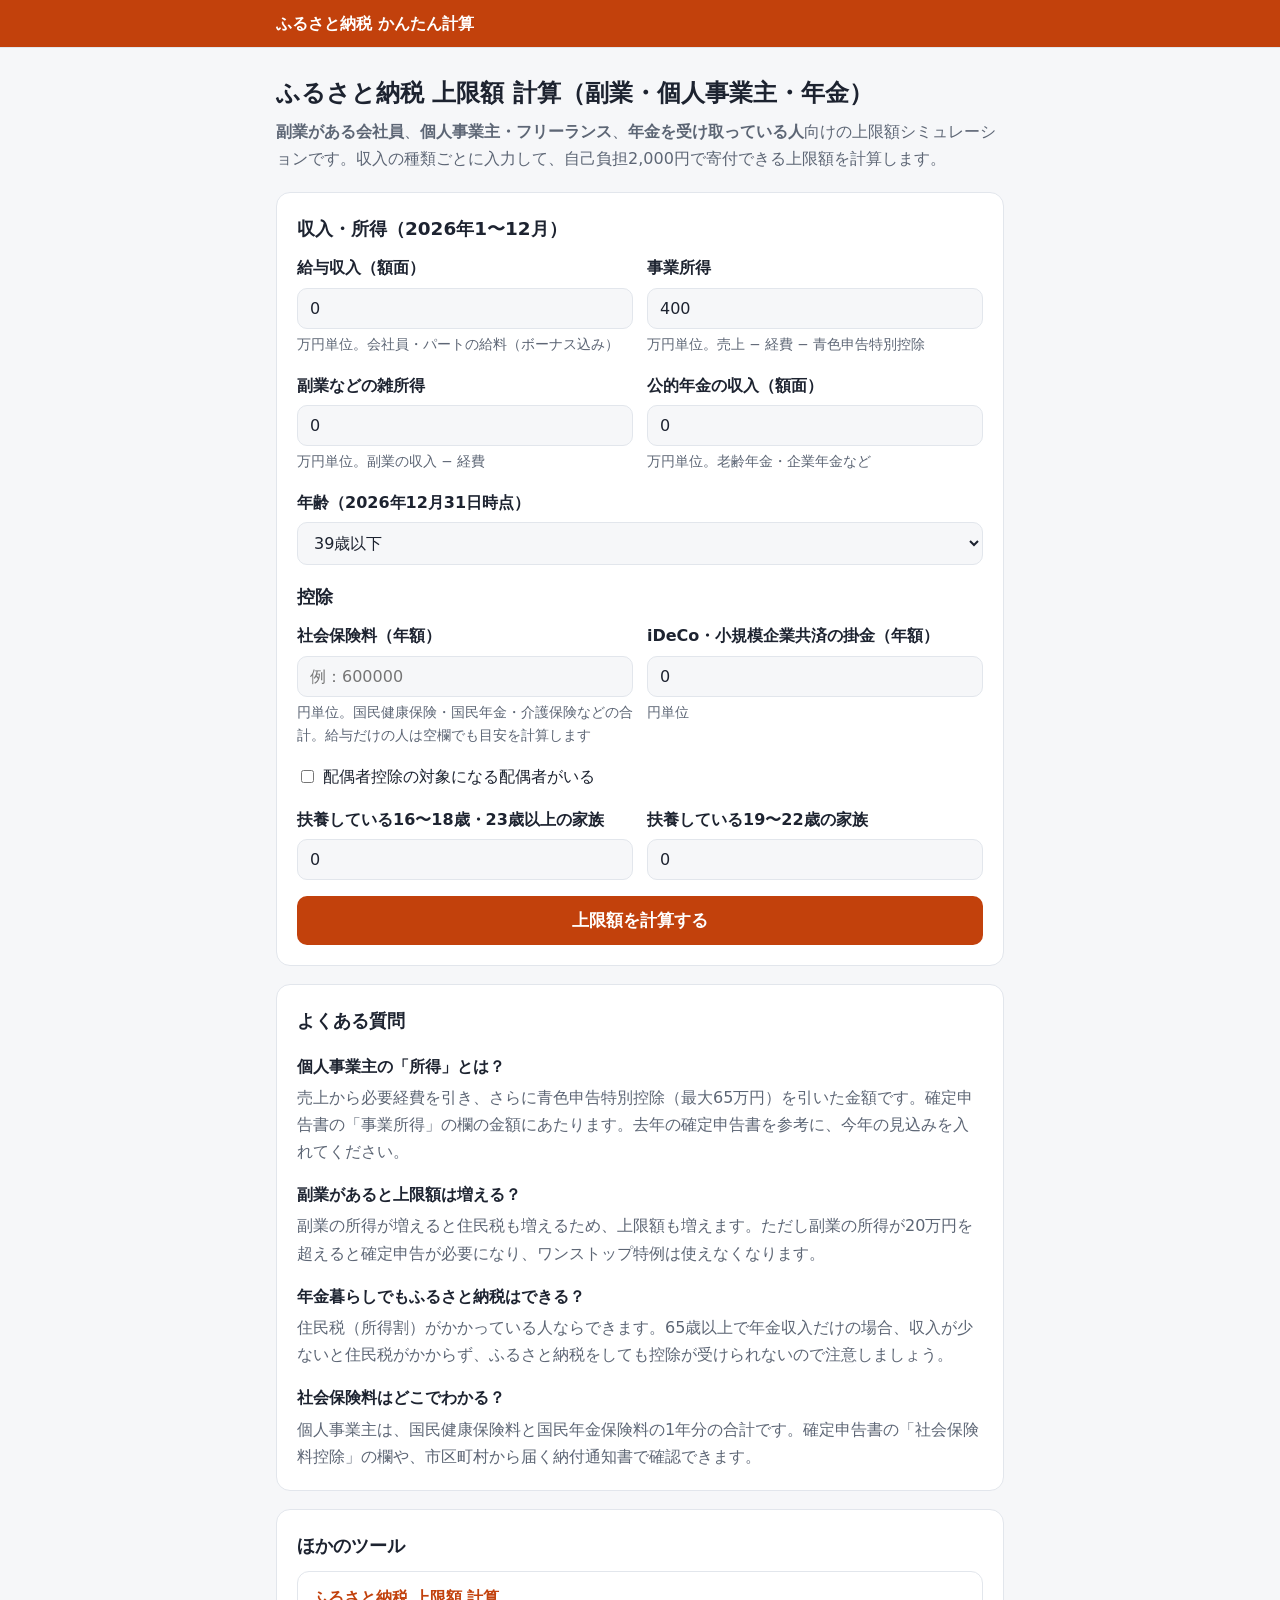
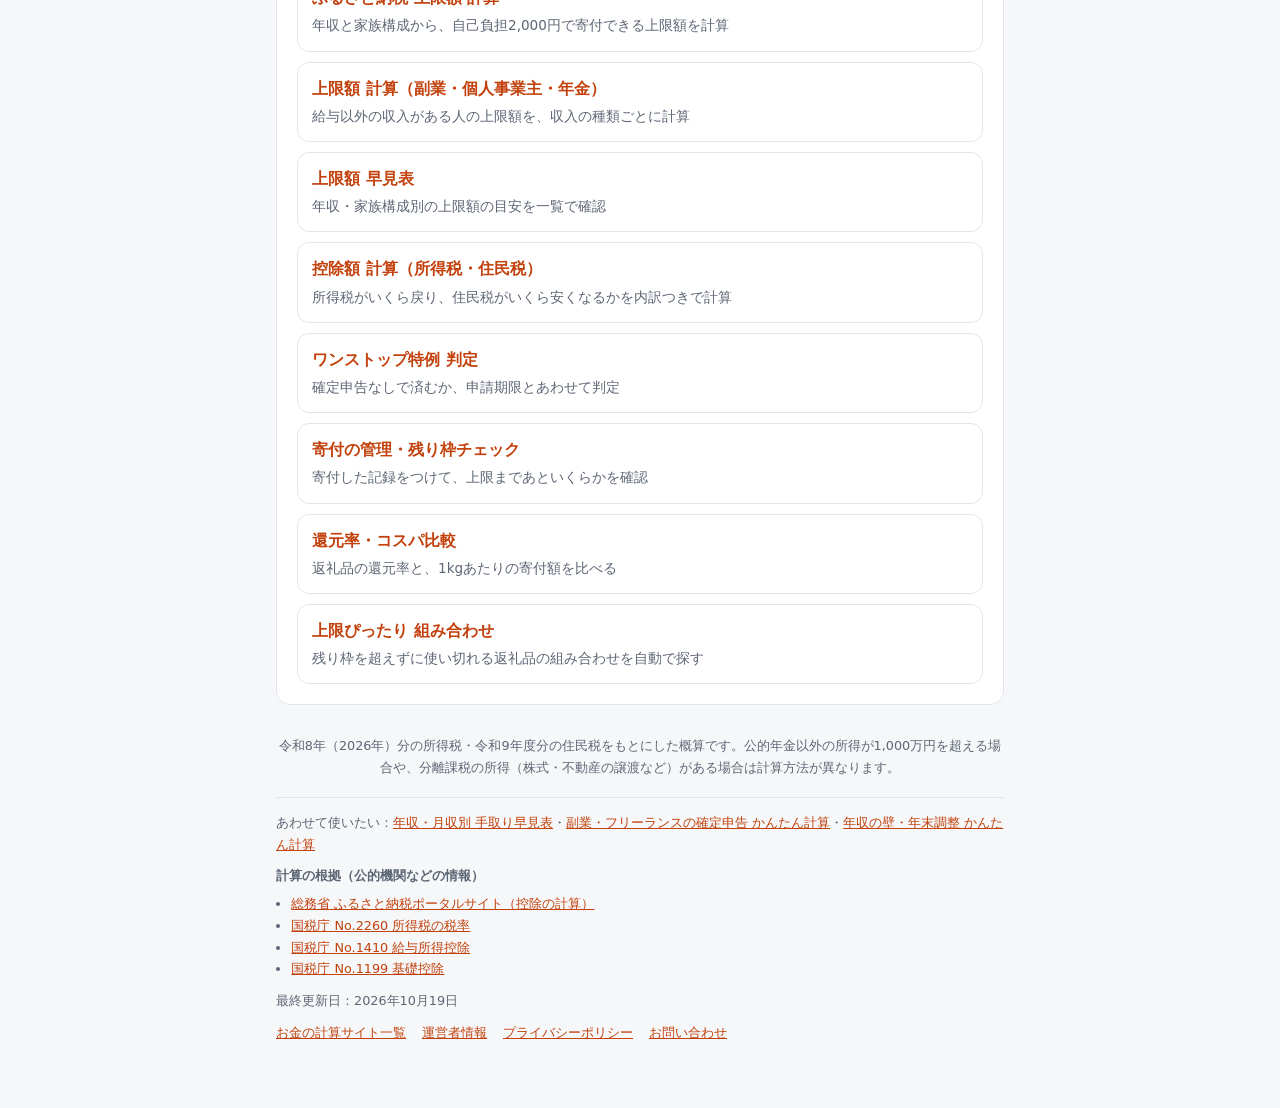
==== fukugyo/index.html @ 226b150b "空の広告枠を非表示にし、関連サイトへのリンクを追加 Co-Authored-By: Claude Opus 5.5 <noreply@anthropic.com>" ====
<!doctype html>
<html lang="ja">
<head>
<meta charset="utf-8">
<meta name="viewport" content="width=device-width, initial-scale=1">
<title>ふるさと納税 上限額 計算（副業・個人事業主・年金受給者）【2026年】</title>
<meta name="description" content="副業がある会社員、個人事業主・フリーランス、年金を受け取っている人向けのふるさと納税上限額シミュレーション。給与・事業所得・年金・雑所得を組み合わせて、自己負担2,000円で寄付できる上限額を計算します。">
<link rel="canonical" href="https://harryquad.github.io/furusato/fukugyo/">
<!--sw-head-->
<meta property="og:type" content="website">
<meta property="og:site_name" content="ふるさと納税 かんたん計算">
<meta property="og:title" content="ふるさと納税 上限額 計算（副業・個人事業主・年金受給者）【2026年】">
<meta property="og:description" content="副業がある会社員、個人事業主・フリーランス、年金を受け取っている人向けのふるさと納税上限額シミュレーション。給与・事業所得・年金・雑所得を組み合わせて、自己負担2,000円で寄付できる上限額を計算します。">
<meta property="og:url" content="https://harryquad.github.io/furusato/fukugyo/">
<meta property="og:locale" content="ja_JP">
<meta name="twitter:card" content="summary">
<link rel="icon" href="/favicon.ico" sizes="48x48">
<link rel="icon" href="/favicon.svg" type="image/svg+xml">
<!--/sw-head-->
<link rel="stylesheet" href="../assets/style.css">
</head>
<body>
<header class="site-header"><div><a href="/furusato/">ふるさと納税 かんたん計算</a></div></header>
<div class="wrap">
  <h1>ふるさと納税 上限額 計算（副業・個人事業主・年金）</h1>
  <p class="lead"><strong>副業がある会社員</strong>、<strong>個人事業主・フリーランス</strong>、<strong>年金を受け取っている人</strong>向けの上限額シミュレーションです。収入の種類ごとに入力して、自己負担2,000円で寄付できる上限額を計算します。</p>

  <div class="card">
    <h2>収入・所得（2026年1〜12月）</h2>
    <div class="row">
      <div class="field"><label for="salary">給与収入（額面）</label><input type="number" id="salary" min="0" value="0">
        <div class="hint">万円単位。会社員・パートの給料（ボーナス込み）</div></div>
      <div class="field"><label for="business">事業所得</label><input type="number" id="business" min="0" value="400">
        <div class="hint">万円単位。売上 − 経費 − 青色申告特別控除</div></div>
    </div>
    <div class="row">
      <div class="field"><label for="other">副業などの雑所得</label><input type="number" id="other" min="0" value="0">
        <div class="hint">万円単位。副業の収入 − 経費</div></div>
      <div class="field"><label for="pension">公的年金の収入（額面）</label><input type="number" id="pension" min="0" value="0">
        <div class="hint">万円単位。老齢年金・企業年金など</div></div>
    </div>
    <div class="field" id="ageField">
      <label for="age">年齢（2026年12月31日時点）</label>
      <select id="age">
        <option value="u40">39歳以下</option>
        <option value="40">40〜64歳</option>
        <option value="65">65歳以上</option>
      </select>
    </div>
    <h2 style="margin-top:8px">控除</h2>
    <div class="row">
      <div class="field"><label for="social">社会保険料（年額）</label><input type="number" id="social" min="0" placeholder="例：600000">
        <div class="hint">円単位。国民健康保険・国民年金・介護保険などの合計。給与だけの人は空欄でも目安を計算します</div></div>
      <div class="field"><label for="ideco">iDeCo・小規模企業共済の掛金（年額）</label><input type="number" id="ideco" min="0" value="0">
        <div class="hint">円単位</div></div>
    </div>
    <div class="field">
      <div class="checks"><label><input type="checkbox" id="spouse">配偶者控除の対象になる配偶者がいる</label></div>
    </div>
    <div class="row">
      <div class="field"><label for="general">扶養している16〜18歳・23歳以上の家族</label><input type="number" id="general" min="0" max="10" value="0"></div>
      <div class="field"><label for="tokutei">扶養している19〜22歳の家族</label><input type="number" id="tokutei" min="0" max="10" value="0"></div>
    </div>
    <button id="calc">上限額を計算する</button>
  </div>

  <div class="card" id="result" hidden></div>

  <div class="ad">広告スペース</div>

  <div class="card faq">
    <h2>よくある質問</h2>
    <h3>個人事業主の「所得」とは？</h3>
    <p>売上から必要経費を引き、さらに青色申告特別控除（最大65万円）を引いた金額です。確定申告書の「事業所得」の欄の金額にあたります。去年の確定申告書を参考に、今年の見込みを入れてください。</p>
    <h3>副業があると上限額は増える？</h3>
    <p>副業の所得が増えると住民税も増えるため、上限額も増えます。ただし副業の所得が20万円を超えると確定申告が必要になり、ワンストップ特例は使えなくなります。</p>
    <h3>年金暮らしでもふるさと納税はできる？</h3>
    <p>住民税（所得割）がかかっている人ならできます。65歳以上で年金収入だけの場合、収入が少ないと住民税がかからず、ふるさと納税をしても控除が受けられないので注意しましょう。</p>
    <h3>社会保険料はどこでわかる？</h3>
    <p>個人事業主は、国民健康保険料と国民年金保険料の1年分の合計です。確定申告書の「社会保険料控除」の欄や、市区町村から届く納付通知書で確認できます。</p>
  </div>

  <div class="card" id="related"></div>

  <footer>令和8年（2026年）分の所得税・令和9年度分の住民税をもとにした概算です。公的年金以外の所得が1,000万円を超える場合や、分離課税の所得（株式・不動産の譲渡など）がある場合は計算方法が異なります。</footer>
<!--sw-foot-->
<div style="font-size:.8rem;color:var(--muted);margin-top:18px;border-top:1px solid var(--line);padding-top:14px"><p style="margin:0 0 10px">あわせて使いたい：<a href="/nenshu/">年収・月収別 手取り早見表</a>・<a href="/kakutei/">副業・フリーランスの確定申告 かんたん計算</a>・<a href="/nenmatsu/">年収の壁・年末調整 かんたん計算</a></p><p style="margin:0 0 6px;font-weight:600">計算の根拠（公的機関などの情報）</p><ul style="margin:0 0 10px;padding-left:1.2em"><li><a href="https://www.soumu.go.jp/main_sosiki/jichi_zeisei/czaisei/czaisei_seido/furusato/mechanism/deduction.html" target="_blank" rel="noopener">総務省 ふるさと納税ポータルサイト（控除の計算）</a></li><li><a href="https://www.nta.go.jp/taxes/shiraberu/taxanswer/shotoku/2260.htm" target="_blank" rel="noopener">国税庁 No.2260 所得税の税率</a></li><li><a href="https://www.nta.go.jp/taxes/shiraberu/taxanswer/shotoku/1410.htm" target="_blank" rel="noopener">国税庁 No.1410 給与所得控除</a></li><li><a href="https://www.nta.go.jp/taxes/shiraberu/taxanswer/shotoku/1199.htm" target="_blank" rel="noopener">国税庁 No.1199 基礎控除</a></li></ul><p style="margin:0 0 10px">最終更新日：2026年10月19日</p><nav style="display:flex;flex-wrap:wrap;gap:6px 16px"><a href="/sites/">お金の計算サイト一覧</a><a href="/about/">運営者情報</a><a href="/privacy/">プライバシーポリシー</a><a href="/contact/">お問い合わせ</a></nav></div>
<!--/sw-foot-->
</div>

<script src="../assets/site.js"></script>
<script src="../assets/furusato.js"></script>
<script>
const num = id => Math.max(0, Number(document.getElementById(id).value) || 0);
function calc() {
  const out = document.getElementById("result");
  out.hidden = false;
  const man = id => num(id) * 10000;
  const salary = man("salary"), business = man("business"), other = man("other"), pension = man("pension");
  const age = document.getElementById("age").value;
  if (!salary && !business && !other && !pension) { out.innerHTML = '<p class="err">収入・所得を入力してください。</p>'; return; }
  const socialIn = num("social");
  const needSocial = !socialIn && (business || other || pension);
  const r = furusatoLimitDetail({
    salary, business, other, pension, over65: age === "65", over40: age !== "u40",
    spouse: document.getElementById("spouse").checked,
    general: Math.floor(num("general")), tokutei: Math.floor(num("tokutei")),
    social: socialIn, ideco: num("ideco"),
  });
  if (!r.limit) {
    out.innerHTML = '<p class="err">この条件では住民税（所得割）がかからないため、ふるさと納税をしても税金は戻りません。</p>' +
      (needSocial ? '<p class="note">社会保険料を入力していない場合、実際より多めに計算されています。</p>' : "");
    return;
  }
  const safe = Math.floor(r.limit * 0.9 / 1000) * 1000;
  // 確定申告が必要になる代表的なケース（給与と年金の両方がある場合などは判定ツールで確認してもらう）
  const mustFile = business > 0 || other > 200000 || salary > 20000000 || pension > 4000000;
  const unsure = !mustFile && salary > 0 && pension > 0;
  out.innerHTML = `
    <div class="big">
      <div class="stat good"><div class="k">寄付の上限額（目安）</div><div class="v">${yen(r.limit)}</div></div>
      <div class="stat"><div class="k">余裕をもった目安（9割）</div><div class="v">${yen(safe)}</div></div>
      <div class="stat"><div class="k">控除の受け方</div><div class="v">${mustFile ? "確定申告" : unsure ? "要確認" : "ワンストップ特例も可"}</div></div>
    </div>
    ${needSocial ? '<p class="err">社会保険料が未入力のため、社会保険料0円として計算しています。国民健康保険・国民年金などを払っている場合は入力してください（入力すると上限額は下がります）。</p>' : ""}
    <table class="info">
      <tr><td>合計所得金額（所得税）</td><td class="num">${yen(r.incomeIT)}</td></tr>
      <tr><td>社会保険料</td><td class="num">${yen(r.social)}</td></tr>
      <tr><td>所得税の課税所得</td><td class="num">${yen(r.taxableIT)}</td></tr>
      <tr><td>所得税率</td><td class="num">${Math.round(r.rate * 100)}%</td></tr>
      <tr><td>住民税（所得割）</td><td class="num">${yen(r.shotokuwari)}</td></tr>
    </table>
    ${mustFile ? '<p class="note">事業所得や20万円を超える副業所得などがあるため、確定申告が必要です。ふるさと納税も確定申告で「寄附金控除」として申告します（ワンストップ特例は使えません）。</p>' : ""}
    ${unsure ? '<p class="note">給与と年金の両方がある場合、所得の額によって確定申告が必要かどうかが変わります → <a href="/furusato/onestop/">ワンストップ特例の判定</a></p>' : ""}
    <p class="note">寄付したら → <a href="/furusato/kanri/">寄付の管理・残り枠チェック</a></p>`;
  try { localStorage.setItem("furusato-limit", String(r.limit)); } catch {}
  out.scrollIntoView({ behavior: "smooth", block: "start" });
}
document.getElementById("calc").addEventListener("click", calc);
</script>
</body>
</html>
---- assets/style.css ----
:root{
  --bg:#f6f7f9;--card:#fff;--text:#1d2330;--muted:#5d6675;--line:#e2e6ec;
  --accent:#c2410c;--accent-soft:#fff1e8;--on-accent:#fff;--good:#16a34a;--good-soft:#dcfce7;
  --warn:#b45309;--warn-soft:#fef3c7;--off:#9aa3b2;--err:#dc2626;
}
@media (prefers-color-scheme: dark){
  :root{
    --bg:#0f1218;--card:#181c24;--text:#e7eaf0;--muted:#9aa3b2;--line:#2a303c;
    --accent:#fb923c;--accent-soft:#3a2413;--on-accent:#1d130a;--good:#4ade80;--good-soft:#12301f;
    --warn:#fbbf24;--warn-soft:#3a2e12;--off:#5d6675;--err:#f87171;
  }
}
*{box-sizing:border-box}
body{margin:0;background:var(--bg);color:var(--text);font-family:system-ui,-apple-system,"Hiragino Sans","Yu Gothic UI",sans-serif;line-height:1.7}
a{color:var(--accent)}
.site-header{background:var(--accent);border-bottom:1px solid var(--line)}
.site-header div{max-width:760px;margin:0 auto;padding:10px 16px}
.site-header a{font-weight:700;text-decoration:none;color:var(--on-accent)}
.wrap{max-width:760px;margin:0 auto;padding:24px 16px 64px}
h1{font-size:1.5rem;margin:.2em 0 .3em;line-height:1.4}
h2{font-size:1.15rem;margin:0 0 10px}
.lead{color:var(--muted);margin:0 0 20px}
.card{background:var(--card);border:1px solid var(--line);border-radius:14px;padding:20px;margin-bottom:18px}
label{display:block;font-weight:600;margin-bottom:6px}
.field{margin-bottom:16px}
input[type=date],input[type=number],input[type=text],select,textarea{width:100%;padding:10px 12px;font-size:1rem;border:1px solid var(--line);border-radius:10px;background:var(--bg);color:var(--text);font-family:inherit}
.row{display:grid;grid-template-columns:1fr 1fr;gap:14px}
@media (max-width:520px){.row{grid-template-columns:1fr}}
.checks{display:flex;flex-wrap:wrap;gap:8px 18px}
.checks label{font-weight:400;display:flex;align-items:center;gap:6px;margin:0}
.hint{font-size:.85rem;color:var(--muted);margin-top:4px}
button{width:100%;padding:13px;font-size:1.05rem;font-weight:700;border:0;border-radius:10px;background:var(--accent);color:var(--on-accent);cursor:pointer;font-family:inherit}
button:hover{filter:brightness(1.08)}
button.sub{background:var(--accent-soft);color:var(--accent)}
.big{display:grid;grid-template-columns:repeat(3,1fr);gap:10px;margin-bottom:14px}
@media (max-width:520px){.big{grid-template-columns:1fr}}
.stat{border-radius:12px;padding:14px;background:var(--bg)}
.stat .k{font-size:.8rem;color:var(--muted)}
.stat .v{font-size:1.25rem;font-weight:700}
.stat.warn .v{color:var(--warn)} .stat.good .v{color:var(--good)}
.err{color:var(--err);font-weight:600}
table.info{width:100%;border-collapse:collapse;font-size:.95rem}
table.info td,table.info th{padding:8px 4px;border-bottom:1px solid var(--line);vertical-align:top;text-align:left}
table.info th{color:var(--muted);font-weight:500;font-size:.85rem}
table.info td:first-child{color:var(--muted)}
table.info td.num,table.info th.num{text-align:right;font-variant-numeric:tabular-nums}
.note{font-size:.85rem;color:var(--muted);background:var(--bg);border-radius:10px;padding:10px 12px;margin-top:12px}
.ad{display:none}
.ad.on{display:block;border:1px solid var(--line);border-radius:12px;padding:14px;margin-bottom:18px;background:var(--card)}
.faq h3{font-size:1rem;margin:16px 0 4px}
.faq p{margin:0;color:var(--muted)}
.tools{list-style:none;margin:0;padding:0;display:grid;gap:10px}
.tools a{display:block;padding:12px 14px;border:1px solid var(--line);border-radius:12px;text-decoration:none;color:var(--text);background:var(--card)}
.tools a:hover{border-color:var(--accent)}
.tools b{display:block;color:var(--accent)}
.tools span{font-size:.85rem;color:var(--muted)}
footer{font-size:.8rem;color:var(--muted);text-align:center;margin-top:30px}
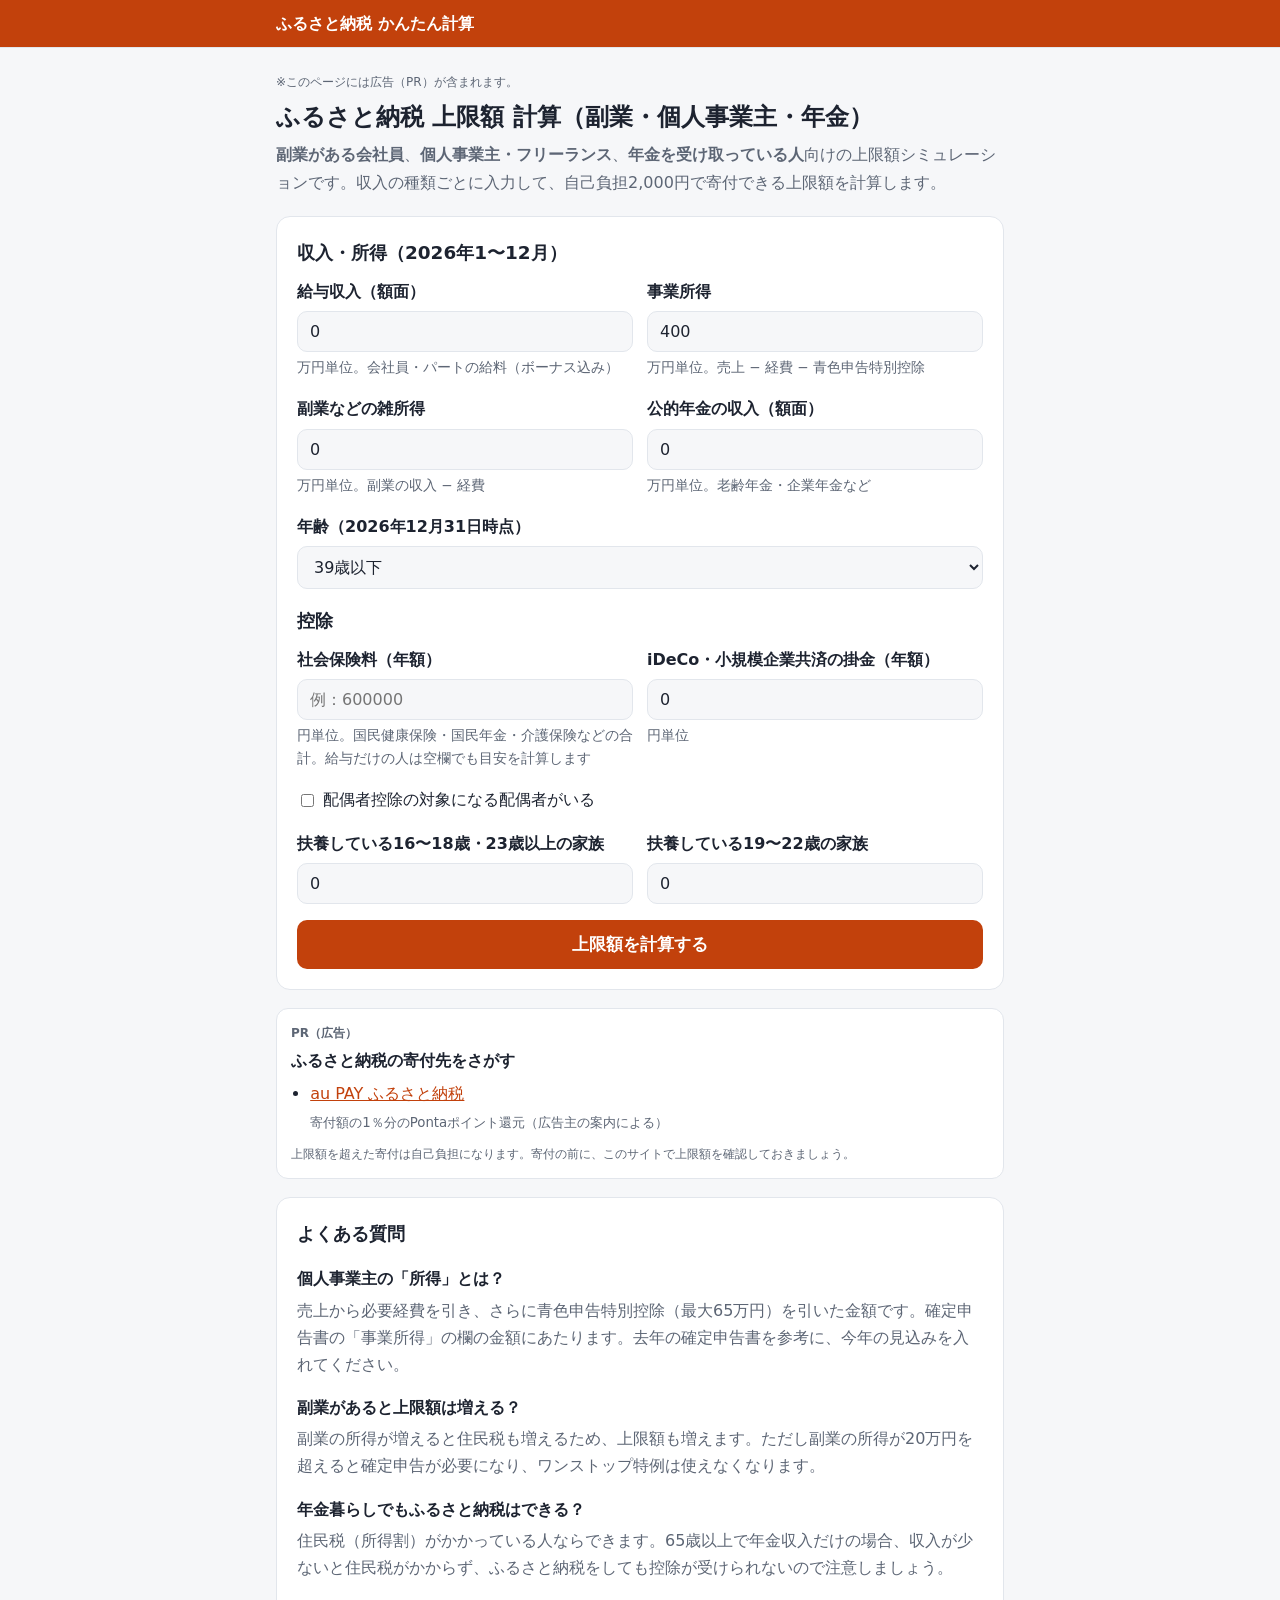
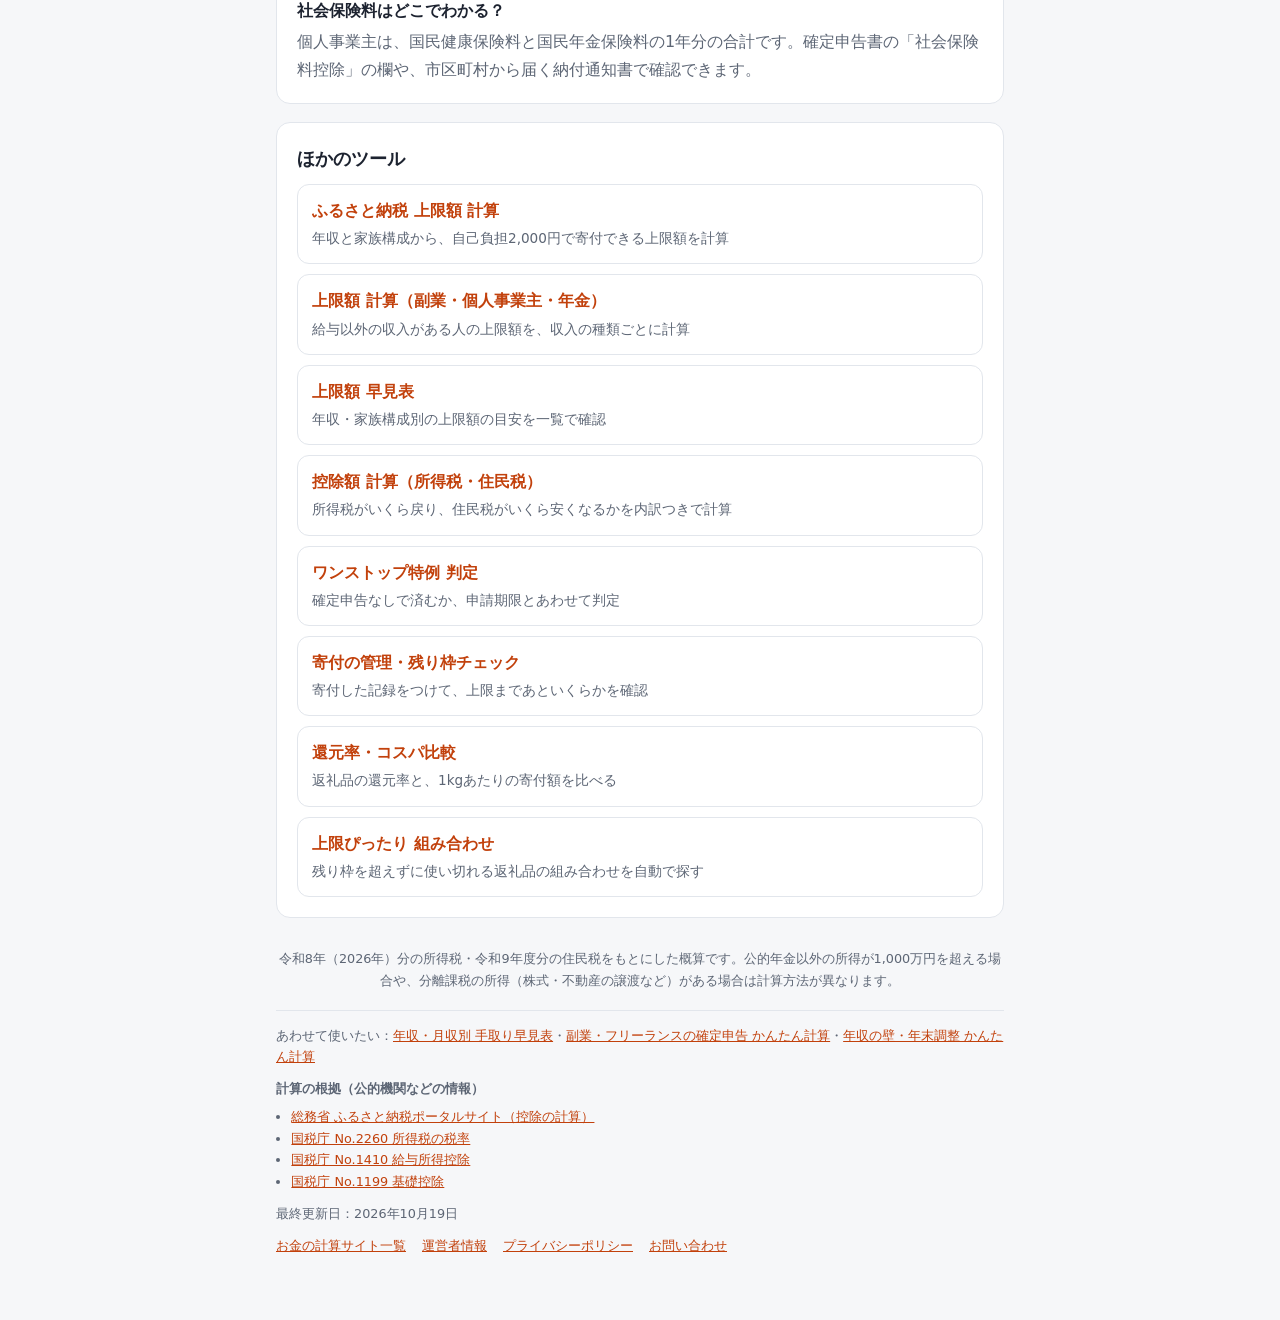
==== commit 22eeec74: "提携済みの広告（PR表示つき）を掲載 Co-Authored-By: Claude Opus 5.5 <noreply@anthropic.com>" ====
--- a/fukugyo/index.html
+++ b/fukugyo/index.html
@@ -5,13 +5,13 @@
 <meta name="viewport" content="width=device-width, initial-scale=1">
 <title>ふるさと納税 上限額 計算（副業・個人事業主・年金受給者）【2026年】</title>
 <meta name="description" content="副業がある会社員、個人事業主・フリーランス、年金を受け取っている人向けのふるさと納税上限額シミュレーション。給与・事業所得・年金・雑所得を組み合わせて、自己負担2,000円で寄付できる上限額を計算します。">
-<link rel="canonical" href="https://harryquad.github.io/furusato/fukugyo/">
+<link rel="canonical" href="https://okanenokeisan.com/furusato/fukugyo/">
 <!--sw-head-->
 <meta property="og:type" content="website">
 <meta property="og:site_name" content="ふるさと納税 かんたん計算">
 <meta property="og:title" content="ふるさと納税 上限額 計算（副業・個人事業主・年金受給者）【2026年】">
 <meta property="og:description" content="副業がある会社員、個人事業主・フリーランス、年金を受け取っている人向けのふるさと納税上限額シミュレーション。給与・事業所得・年金・雑所得を組み合わせて、自己負担2,000円で寄付できる上限額を計算します。">
-<meta property="og:url" content="https://harryquad.github.io/furusato/fukugyo/">
+<meta property="og:url" content="https://okanenokeisan.com/furusato/fukugyo/">
 <meta property="og:locale" content="ja_JP">
 <meta name="twitter:card" content="summary">
 <link rel="icon" href="/favicon.ico" sizes="48x48">
@@ -22,6 +22,7 @@
 <body>
 <header class="site-header"><div><a href="/furusato/">ふるさと納税 かんたん計算</a></div></header>
 <div class="wrap">
+<!--sw-pr--><p class="pr-note" style="font-size:.75rem;color:var(--muted);margin:0 0 8px">※このページには広告（PR）が含まれます。</p><!--/sw-pr-->
   <h1>ふるさと納税 上限額 計算（副業・個人事業主・年金）</h1>
   <p class="lead"><strong>副業がある会社員</strong>、<strong>個人事業主・フリーランス</strong>、<strong>年金を受け取っている人</strong>向けの上限額シミュレーションです。収入の種類ごとに入力して、自己負担2,000円で寄付できる上限額を計算します。</p>
 
@@ -66,7 +67,7 @@
 
   <div class="card" id="result" hidden></div>
 
-  <div class="ad">広告スペース</div>
+  <!--sw-ad--><div class="ad on"><p style="margin:0 0 4px;font-size:.75rem;color:var(--muted);font-weight:700">PR（広告）</p><p style="margin:0 0 6px;font-weight:700">ふるさと納税の寄付先をさがす</p><ul style="margin:0;padding-left:1.2em"><li style="margin:4px 0"><a href="https://px.a8.net/svt/ejp?a8mat=4BEK9C+CAYIUQ+54OC+5YJRM" rel="nofollow sponsored">au PAY ふるさと納税</a><img border="0" width="1" height="1" src="https://www10.a8.net/0.gif?a8mat=4BEK9C+CAYIUQ+54OC+5YJRM" alt=""><br><small style="color:var(--muted)">寄付額の1％分のPontaポイント還元（広告主の案内による）</small></li></ul><p style="margin:8px 0 0;font-size:.78rem;color:var(--muted)">上限額を超えた寄付は自己負担になります。寄付の前に、このサイトで上限額を確認しておきましょう。</p></div><!--/sw-ad-->
 
   <div class="card faq">
     <h2>よくある質問</h2>
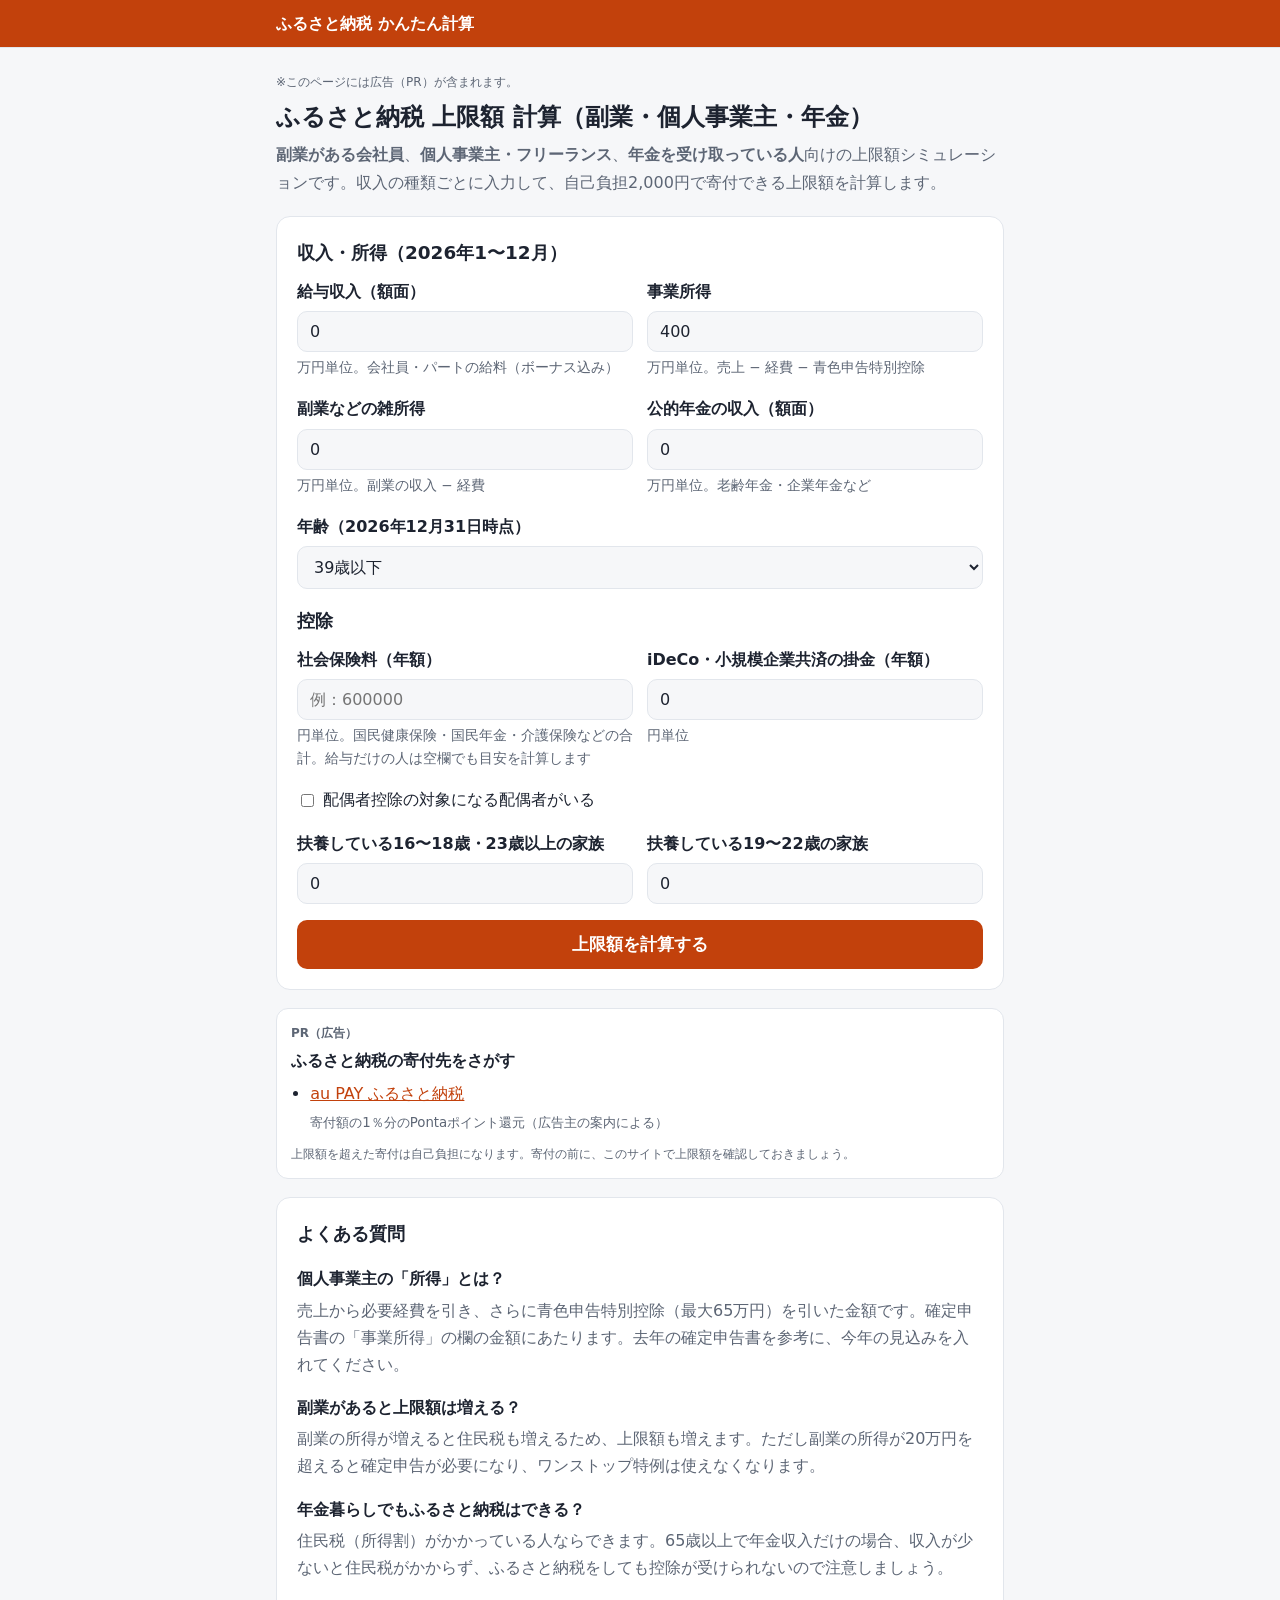
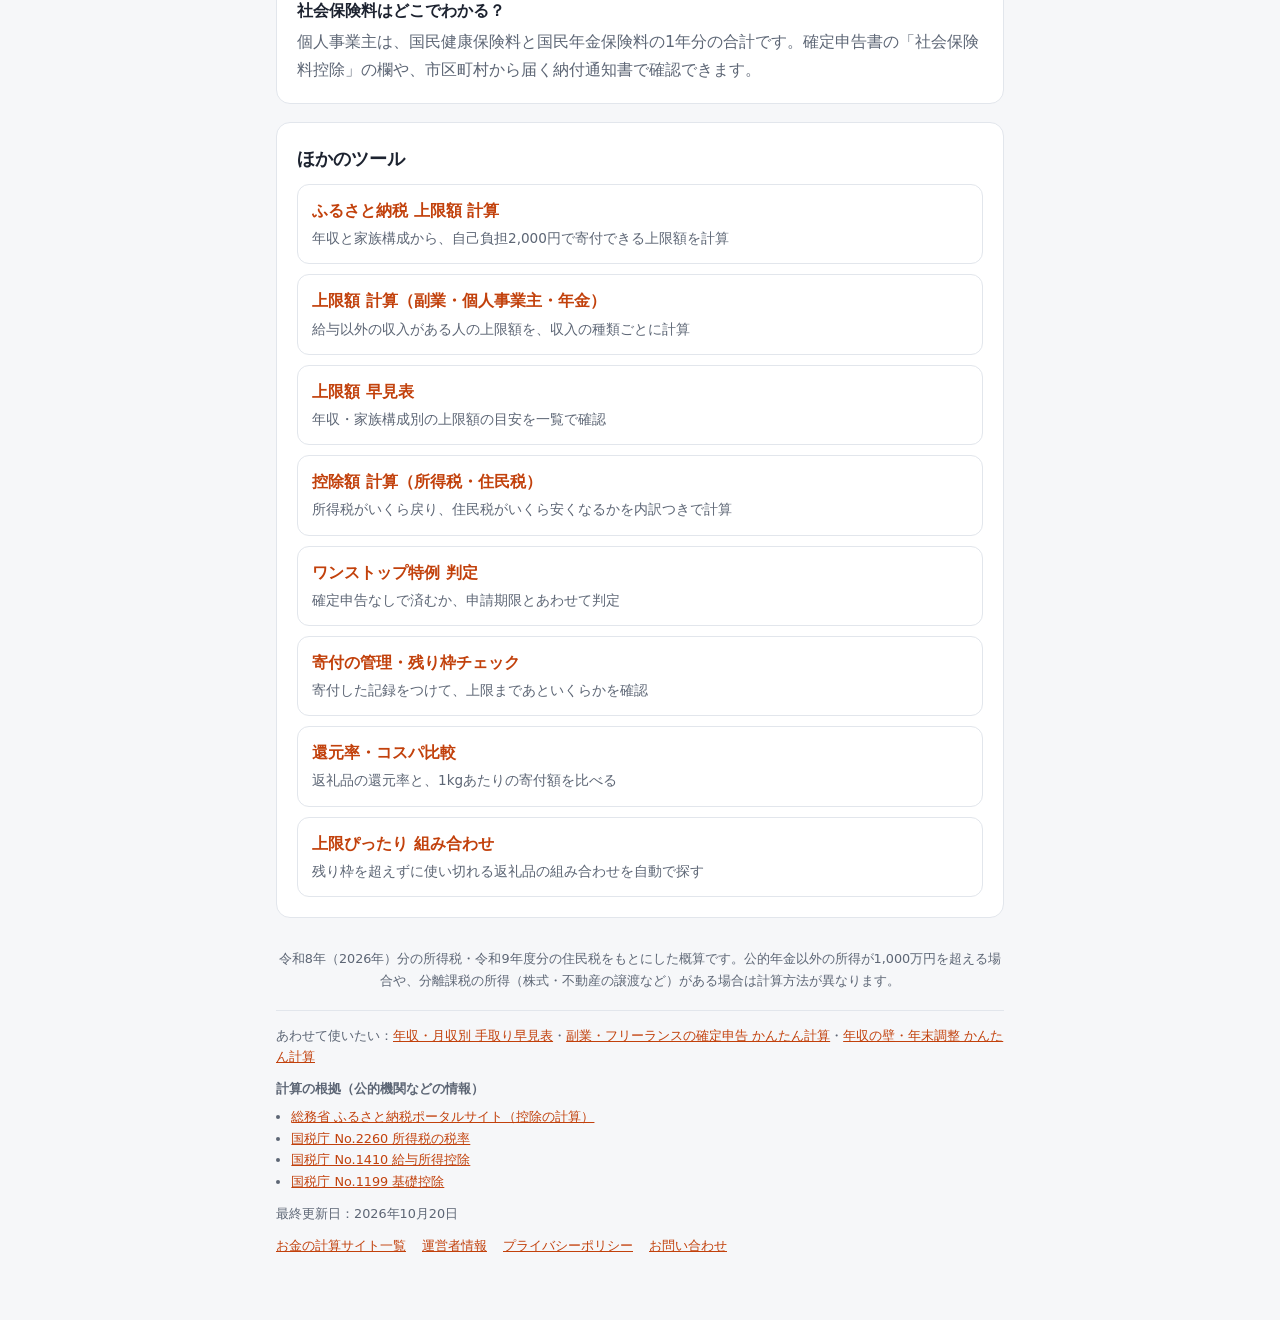
==== commit 506c80ee: "Googleアナリティクス（GA4）を導入し、プライバシーポリシーを更新 Co-Authored-By: Claude Opus 5.5 <noreply@anthropic.com>" ====
--- a/fukugyo/index.html
+++ b/fukugyo/index.html
@@ -16,6 +16,8 @@
 <meta name="twitter:card" content="summary">
 <link rel="icon" href="/favicon.ico" sizes="48x48">
 <link rel="icon" href="/favicon.svg" type="image/svg+xml">
+<script async src="https://www.googletagmanager.com/gtag/js?id=G-CTGWFB173X"></script>
+<script>window.dataLayer=window.dataLayer||[];function gtag(){dataLayer.push(arguments);}gtag('js',new Date());gtag('config','G-CTGWFB173X');</script>
 <!--/sw-head-->
 <link rel="stylesheet" href="../assets/style.css">
 </head>
@@ -67,7 +69,7 @@
 
   <div class="card" id="result" hidden></div>
 
-  <!--sw-ad--><div class="ad on"><p style="margin:0 0 4px;font-size:.75rem;color:var(--muted);font-weight:700">PR（広告）</p><p style="margin:0 0 6px;font-weight:700">ふるさと納税の寄付先をさがす</p><ul style="margin:0;padding-left:1.2em"><li style="margin:4px 0"><a href="https://px.a8.net/svt/ejp?a8mat=4BEK9C+CAYIUQ+54OC+5YJRM" rel="nofollow sponsored">au PAY ふるさと納税</a><img border="0" width="1" height="1" src="https://www10.a8.net/0.gif?a8mat=4BEK9C+CAYIUQ+54OC+5YJRM" alt=""><br><small style="color:var(--muted)">寄付額の1％分のPontaポイント還元（広告主の案内による）</small></li></ul><p style="margin:8px 0 0;font-size:.78rem;color:var(--muted)">上限額を超えた寄付は自己負担になります。寄付の前に、このサイトで上限額を確認しておきましょう。</p></div><!--/sw-ad-->
+  <!--sw-ad--><div class="ad on"><p style="margin:0 0 4px;font-size:.75rem;color:var(--muted);font-weight:700">PR（広告）</p><p style="margin:0 0 6px;font-weight:700">ふるさと納税の寄付先をさがす</p><ul style="margin:0;padding-left:1.2em"><li style="margin:4px 0"><a href="https://px.a8.net/svt/ejp?a8mat=4BEK9C+CAYIUQ+54OC+5YJRM&id1=furusato&id2=fukugyo" rel="nofollow sponsored">au PAY ふるさと納税</a><img border="0" width="1" height="1" src="https://www10.a8.net/0.gif?a8mat=4BEK9C+CAYIUQ+54OC+5YJRM" alt=""><br><small style="color:var(--muted)">寄付額の1％分のPontaポイント還元（広告主の案内による）</small></li></ul><p style="margin:8px 0 0;font-size:.78rem;color:var(--muted)">上限額を超えた寄付は自己負担になります。寄付の前に、このサイトで上限額を確認しておきましょう。</p></div><!--/sw-ad-->
 
   <div class="card faq">
     <h2>よくある質問</h2>
@@ -85,7 +87,7 @@
 
   <footer>令和8年（2026年）分の所得税・令和9年度分の住民税をもとにした概算です。公的年金以外の所得が1,000万円を超える場合や、分離課税の所得（株式・不動産の譲渡など）がある場合は計算方法が異なります。</footer>
 <!--sw-foot-->
-<div style="font-size:.8rem;color:var(--muted);margin-top:18px;border-top:1px solid var(--line);padding-top:14px"><p style="margin:0 0 10px">あわせて使いたい：<a href="/nenshu/">年収・月収別 手取り早見表</a>・<a href="/kakutei/">副業・フリーランスの確定申告 かんたん計算</a>・<a href="/nenmatsu/">年収の壁・年末調整 かんたん計算</a></p><p style="margin:0 0 6px;font-weight:600">計算の根拠（公的機関などの情報）</p><ul style="margin:0 0 10px;padding-left:1.2em"><li><a href="https://www.soumu.go.jp/main_sosiki/jichi_zeisei/czaisei/czaisei_seido/furusato/mechanism/deduction.html" target="_blank" rel="noopener">総務省 ふるさと納税ポータルサイト（控除の計算）</a></li><li><a href="https://www.nta.go.jp/taxes/shiraberu/taxanswer/shotoku/2260.htm" target="_blank" rel="noopener">国税庁 No.2260 所得税の税率</a></li><li><a href="https://www.nta.go.jp/taxes/shiraberu/taxanswer/shotoku/1410.htm" target="_blank" rel="noopener">国税庁 No.1410 給与所得控除</a></li><li><a href="https://www.nta.go.jp/taxes/shiraberu/taxanswer/shotoku/1199.htm" target="_blank" rel="noopener">国税庁 No.1199 基礎控除</a></li></ul><p style="margin:0 0 10px">最終更新日：2026年10月19日</p><nav style="display:flex;flex-wrap:wrap;gap:6px 16px"><a href="/sites/">お金の計算サイト一覧</a><a href="/about/">運営者情報</a><a href="/privacy/">プライバシーポリシー</a><a href="/contact/">お問い合わせ</a></nav></div>
+<div style="font-size:.8rem;color:var(--muted);margin-top:18px;border-top:1px solid var(--line);padding-top:14px"><p style="margin:0 0 10px">あわせて使いたい：<a href="/nenshu/">年収・月収別 手取り早見表</a>・<a href="/kakutei/">副業・フリーランスの確定申告 かんたん計算</a>・<a href="/nenmatsu/">年収の壁・年末調整 かんたん計算</a></p><p style="margin:0 0 6px;font-weight:600">計算の根拠（公的機関などの情報）</p><ul style="margin:0 0 10px;padding-left:1.2em"><li><a href="https://www.soumu.go.jp/main_sosiki/jichi_zeisei/czaisei/czaisei_seido/furusato/mechanism/deduction.html" target="_blank" rel="noopener">総務省 ふるさと納税ポータルサイト（控除の計算）</a></li><li><a href="https://www.nta.go.jp/taxes/shiraberu/taxanswer/shotoku/2260.htm" target="_blank" rel="noopener">国税庁 No.2260 所得税の税率</a></li><li><a href="https://www.nta.go.jp/taxes/shiraberu/taxanswer/shotoku/1410.htm" target="_blank" rel="noopener">国税庁 No.1410 給与所得控除</a></li><li><a href="https://www.nta.go.jp/taxes/shiraberu/taxanswer/shotoku/1199.htm" target="_blank" rel="noopener">国税庁 No.1199 基礎控除</a></li></ul><p style="margin:0 0 10px">最終更新日：2026年10月20日</p><nav style="display:flex;flex-wrap:wrap;gap:6px 16px"><a href="/sites/">お金の計算サイト一覧</a><a href="/about/">運営者情報</a><a href="/privacy/">プライバシーポリシー</a><a href="/contact/">お問い合わせ</a></nav></div>
 <!--/sw-foot-->
 </div>
 
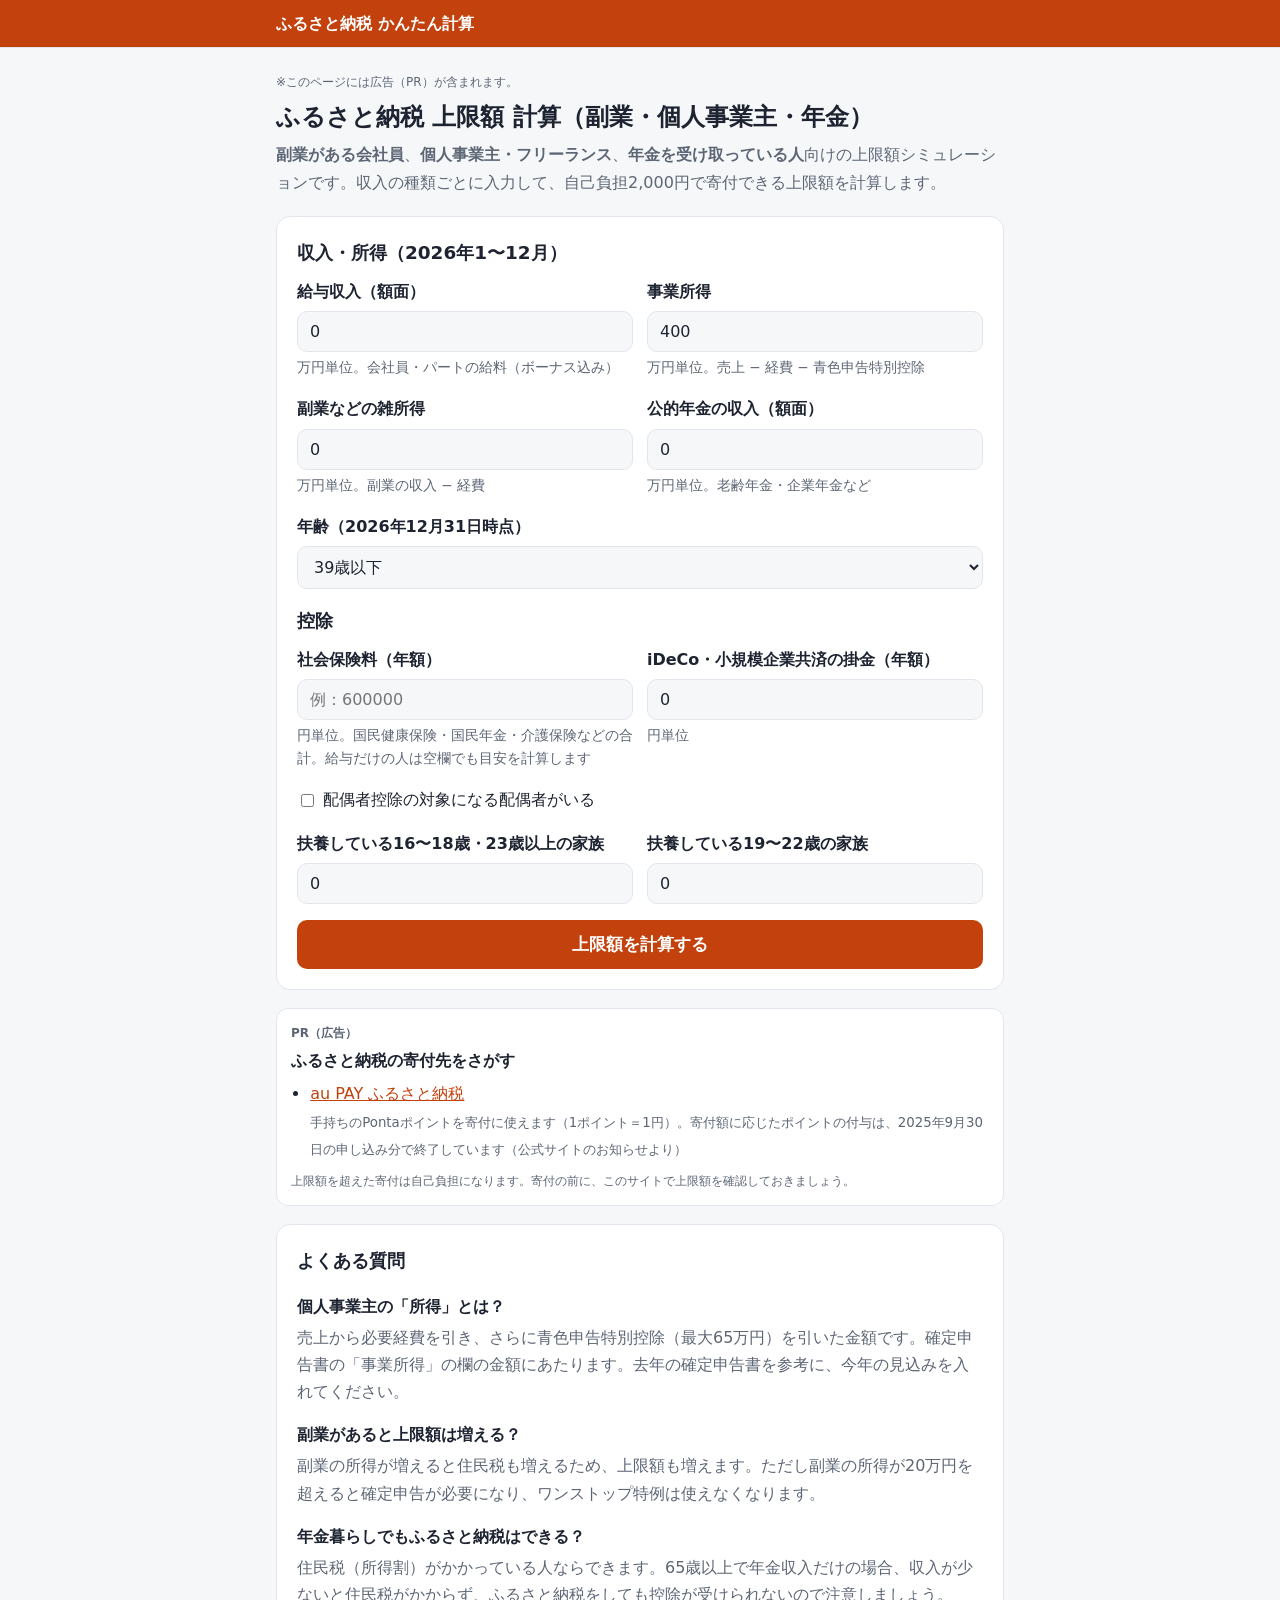
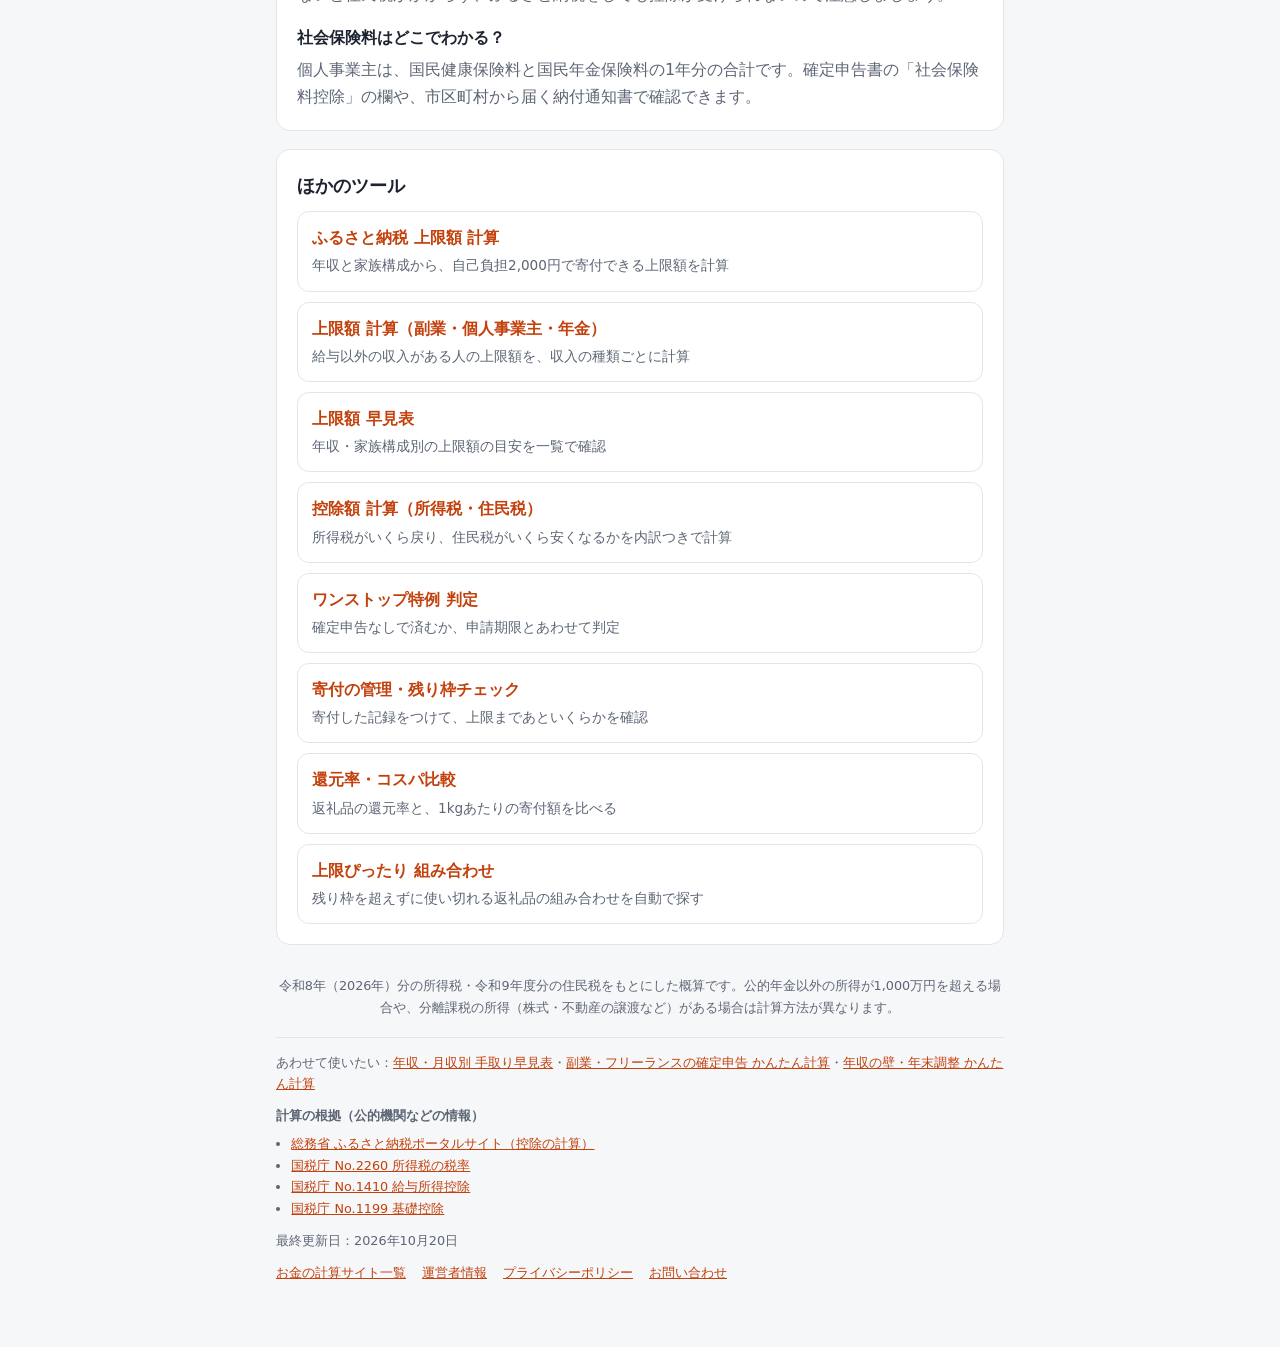
==== commit 9720176f: "au PAYふるさと納税の広告文を修正（寄付時のポイント付与は2025-09-30で終了） Co-Authored-By: Claude Opus 5.5 <noreply@anthropic.com" ====
--- a/fukugyo/index.html
+++ b/fukugyo/index.html
@@ -69,7 +69,7 @@
 
   <div class="card" id="result" hidden></div>
 
-  <!--sw-ad--><div class="ad on"><p style="margin:0 0 4px;font-size:.75rem;color:var(--muted);font-weight:700">PR（広告）</p><p style="margin:0 0 6px;font-weight:700">ふるさと納税の寄付先をさがす</p><ul style="margin:0;padding-left:1.2em"><li style="margin:4px 0"><a href="https://px.a8.net/svt/ejp?a8mat=4BEK9C+CAYIUQ+54OC+5YJRM&id1=furusato&id2=fukugyo" rel="nofollow sponsored">au PAY ふるさと納税</a><img border="0" width="1" height="1" src="https://www10.a8.net/0.gif?a8mat=4BEK9C+CAYIUQ+54OC+5YJRM" alt=""><br><small style="color:var(--muted)">寄付額の1％分のPontaポイント還元（広告主の案内による）</small></li></ul><p style="margin:8px 0 0;font-size:.78rem;color:var(--muted)">上限額を超えた寄付は自己負担になります。寄付の前に、このサイトで上限額を確認しておきましょう。</p></div><!--/sw-ad-->
+  <!--sw-ad--><div class="ad on"><p style="margin:0 0 4px;font-size:.75rem;color:var(--muted);font-weight:700">PR（広告）</p><p style="margin:0 0 6px;font-weight:700">ふるさと納税の寄付先をさがす</p><ul style="margin:0;padding-left:1.2em"><li style="margin:4px 0"><a href="https://px.a8.net/svt/ejp?a8mat=4BEK9C+CAYIUQ+54OC+5YJRM&id1=furusato&id2=fukugyo" rel="nofollow sponsored">au PAY ふるさと納税</a><img border="0" width="1" height="1" src="https://www10.a8.net/0.gif?a8mat=4BEK9C+CAYIUQ+54OC+5YJRM" alt=""><br><small style="color:var(--muted)">手持ちのPontaポイントを寄付に使えます（1ポイント＝1円）。寄付額に応じたポイントの付与は、2025年9月30日の申し込み分で終了しています（公式サイトのお知らせより）</small></li></ul><p style="margin:8px 0 0;font-size:.78rem;color:var(--muted)">上限額を超えた寄付は自己負担になります。寄付の前に、このサイトで上限額を確認しておきましょう。</p></div><!--/sw-ad-->
 
   <div class="card faq">
     <h2>よくある質問</h2>
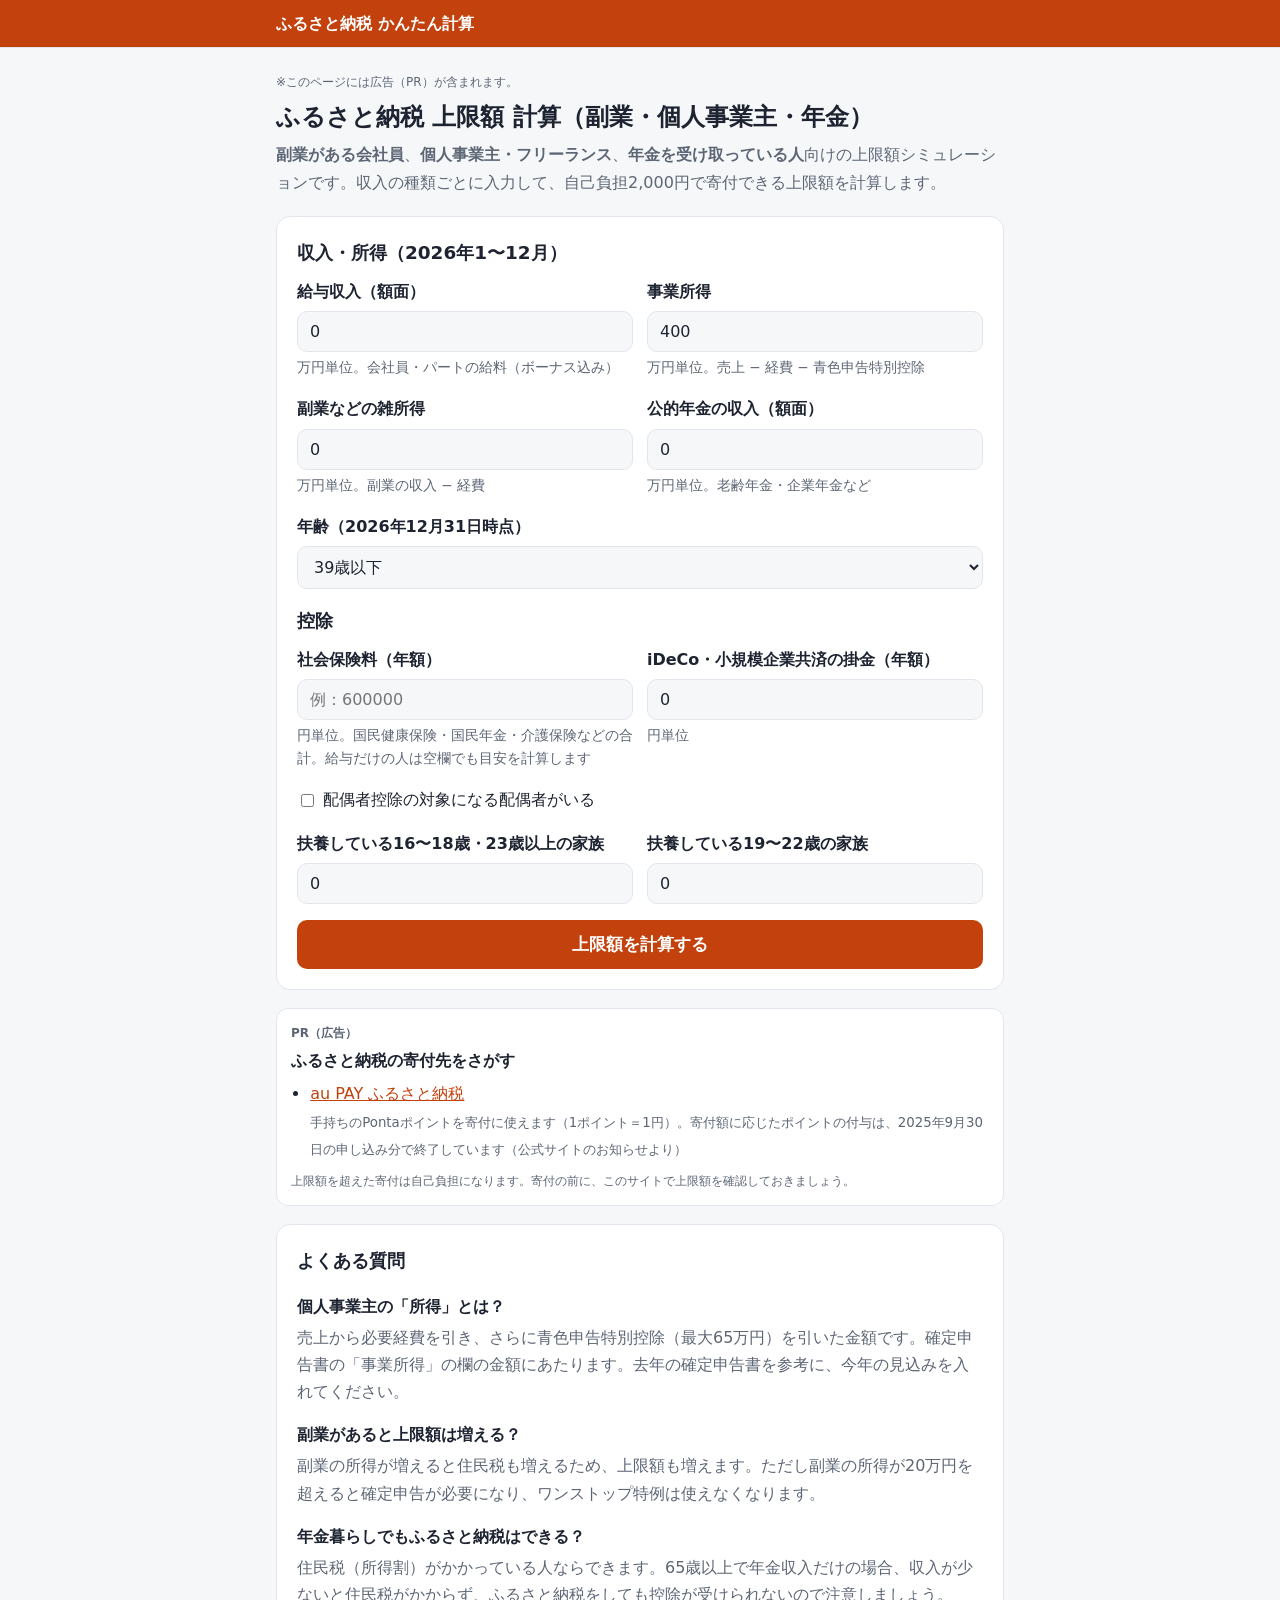
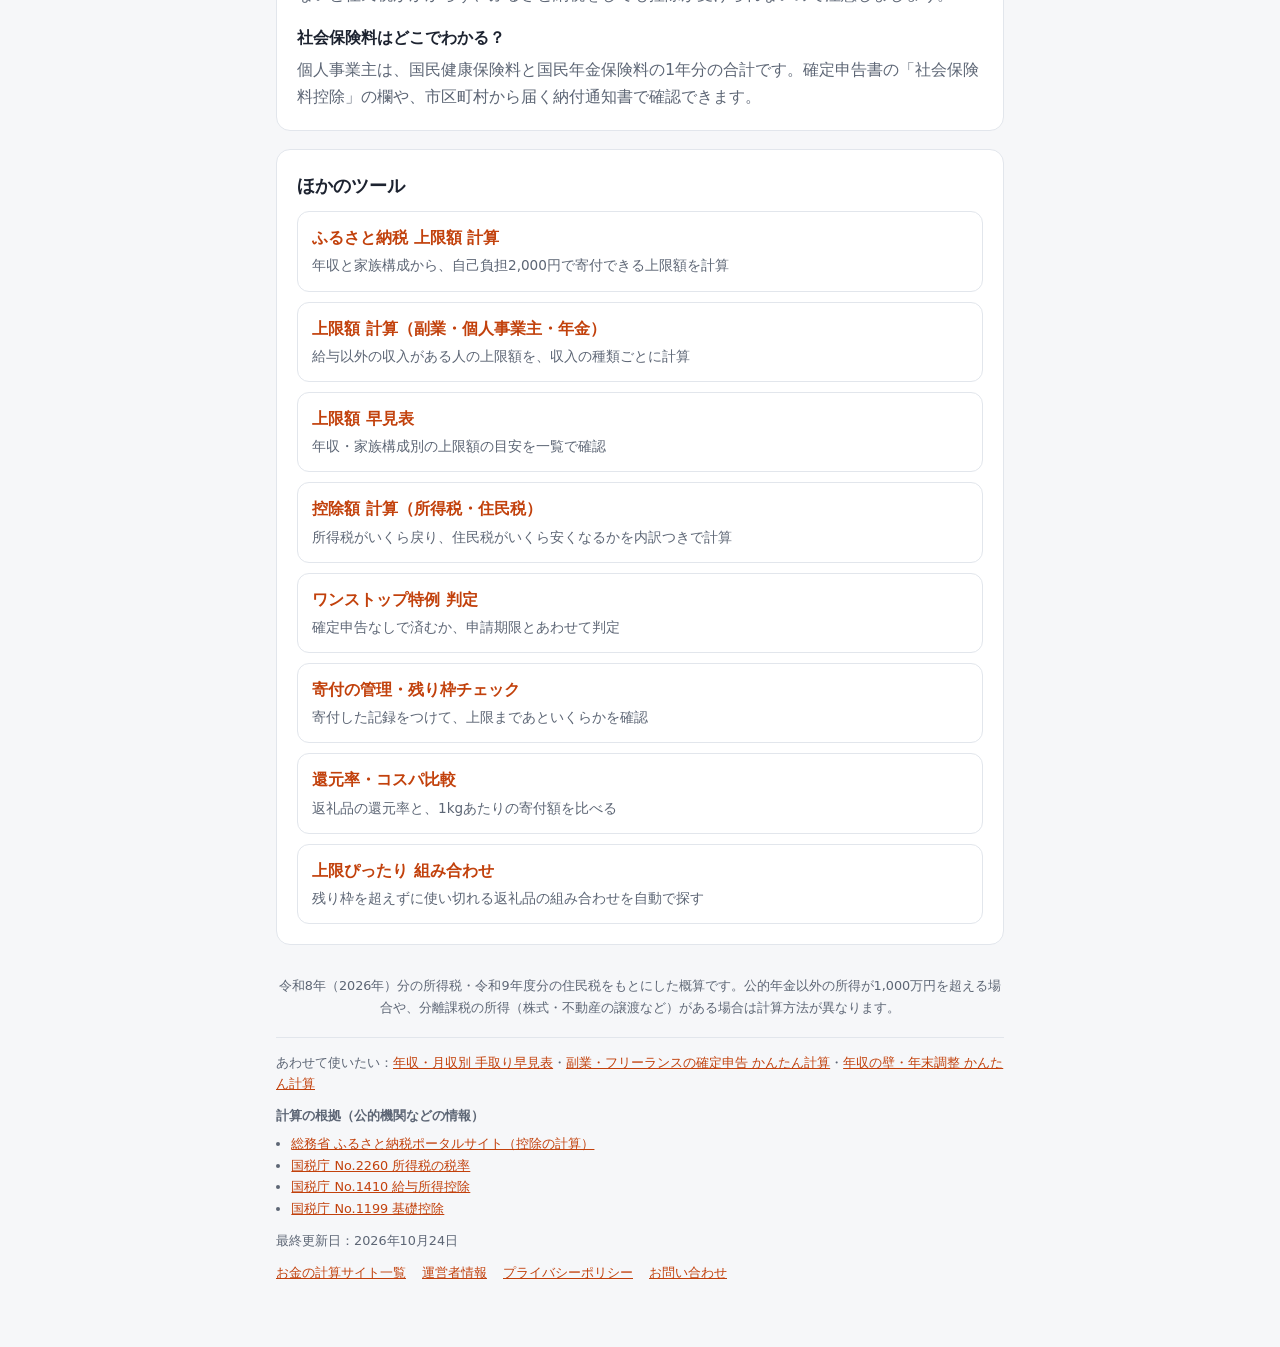
==== commit fe376ee7: "最終更新日を反映 Co-Authored-By: Claude Opus 5.5 <noreply@anthropic.com>" ====
--- a/fukugyo/index.html
+++ b/fukugyo/index.html
@@ -87,7 +87,7 @@
 
   <footer>令和8年（2026年）分の所得税・令和9年度分の住民税をもとにした概算です。公的年金以外の所得が1,000万円を超える場合や、分離課税の所得（株式・不動産の譲渡など）がある場合は計算方法が異なります。</footer>
 <!--sw-foot-->
-<div style="font-size:.8rem;color:var(--muted);margin-top:18px;border-top:1px solid var(--line);padding-top:14px"><p style="margin:0 0 10px">あわせて使いたい：<a href="/nenshu/">年収・月収別 手取り早見表</a>・<a href="/kakutei/">副業・フリーランスの確定申告 かんたん計算</a>・<a href="/nenmatsu/">年収の壁・年末調整 かんたん計算</a></p><p style="margin:0 0 6px;font-weight:600">計算の根拠（公的機関などの情報）</p><ul style="margin:0 0 10px;padding-left:1.2em"><li><a href="https://www.soumu.go.jp/main_sosiki/jichi_zeisei/czaisei/czaisei_seido/furusato/mechanism/deduction.html" target="_blank" rel="noopener">総務省 ふるさと納税ポータルサイト（控除の計算）</a></li><li><a href="https://www.nta.go.jp/taxes/shiraberu/taxanswer/shotoku/2260.htm" target="_blank" rel="noopener">国税庁 No.2260 所得税の税率</a></li><li><a href="https://www.nta.go.jp/taxes/shiraberu/taxanswer/shotoku/1410.htm" target="_blank" rel="noopener">国税庁 No.1410 給与所得控除</a></li><li><a href="https://www.nta.go.jp/taxes/shiraberu/taxanswer/shotoku/1199.htm" target="_blank" rel="noopener">国税庁 No.1199 基礎控除</a></li></ul><p style="margin:0 0 10px">最終更新日：2026年10月20日</p><nav style="display:flex;flex-wrap:wrap;gap:6px 16px"><a href="/sites/">お金の計算サイト一覧</a><a href="/about/">運営者情報</a><a href="/privacy/">プライバシーポリシー</a><a href="/contact/">お問い合わせ</a></nav></div>
+<div style="font-size:.8rem;color:var(--muted);margin-top:18px;border-top:1px solid var(--line);padding-top:14px"><p style="margin:0 0 10px">あわせて使いたい：<a href="/nenshu/">年収・月収別 手取り早見表</a>・<a href="/kakutei/">副業・フリーランスの確定申告 かんたん計算</a>・<a href="/nenmatsu/">年収の壁・年末調整 かんたん計算</a></p><p style="margin:0 0 6px;font-weight:600">計算の根拠（公的機関などの情報）</p><ul style="margin:0 0 10px;padding-left:1.2em"><li><a href="https://www.soumu.go.jp/main_sosiki/jichi_zeisei/czaisei/czaisei_seido/furusato/mechanism/deduction.html" target="_blank" rel="noopener">総務省 ふるさと納税ポータルサイト（控除の計算）</a></li><li><a href="https://www.nta.go.jp/taxes/shiraberu/taxanswer/shotoku/2260.htm" target="_blank" rel="noopener">国税庁 No.2260 所得税の税率</a></li><li><a href="https://www.nta.go.jp/taxes/shiraberu/taxanswer/shotoku/1410.htm" target="_blank" rel="noopener">国税庁 No.1410 給与所得控除</a></li><li><a href="https://www.nta.go.jp/taxes/shiraberu/taxanswer/shotoku/1199.htm" target="_blank" rel="noopener">国税庁 No.1199 基礎控除</a></li></ul><p style="margin:0 0 10px">最終更新日：2026年10月24日</p><nav style="display:flex;flex-wrap:wrap;gap:6px 16px"><a href="/sites/">お金の計算サイト一覧</a><a href="/about/">運営者情報</a><a href="/privacy/">プライバシーポリシー</a><a href="/contact/">お問い合わせ</a></nav></div>
 <!--/sw-foot-->
 </div>
 
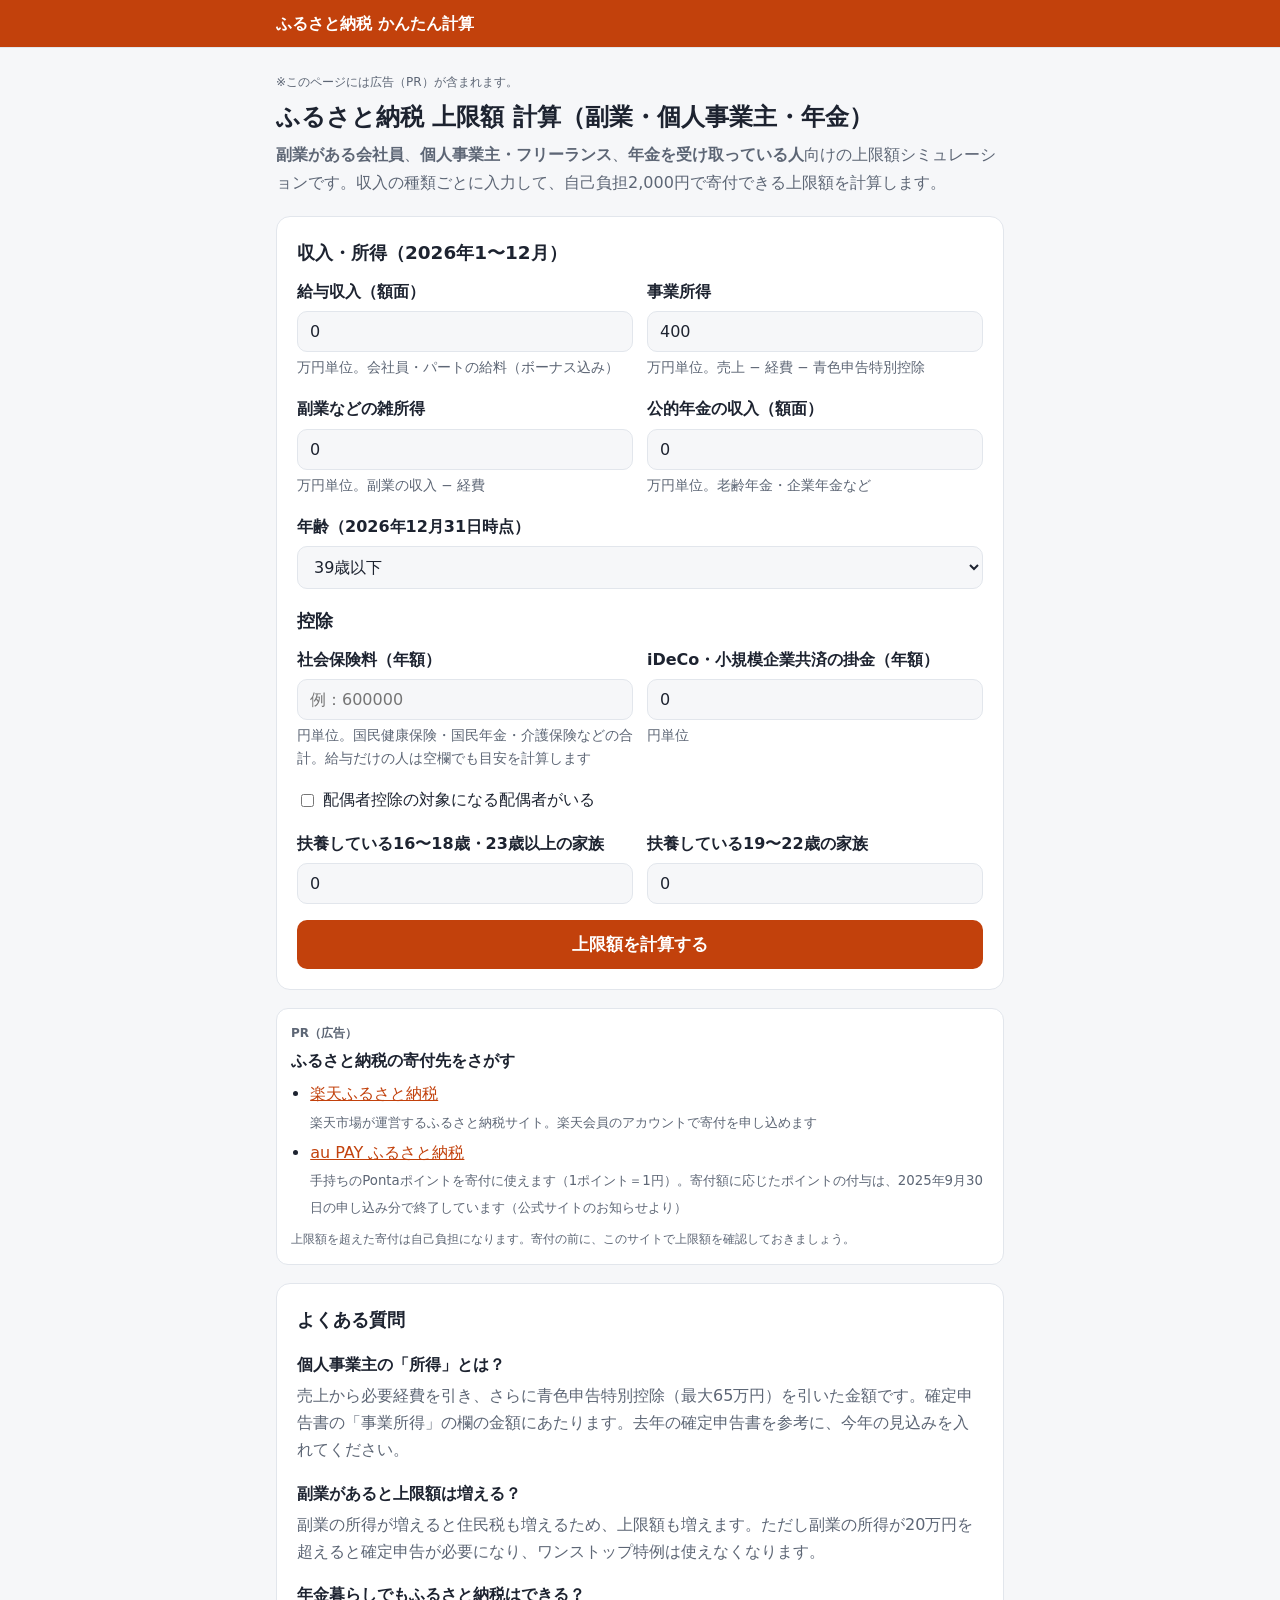
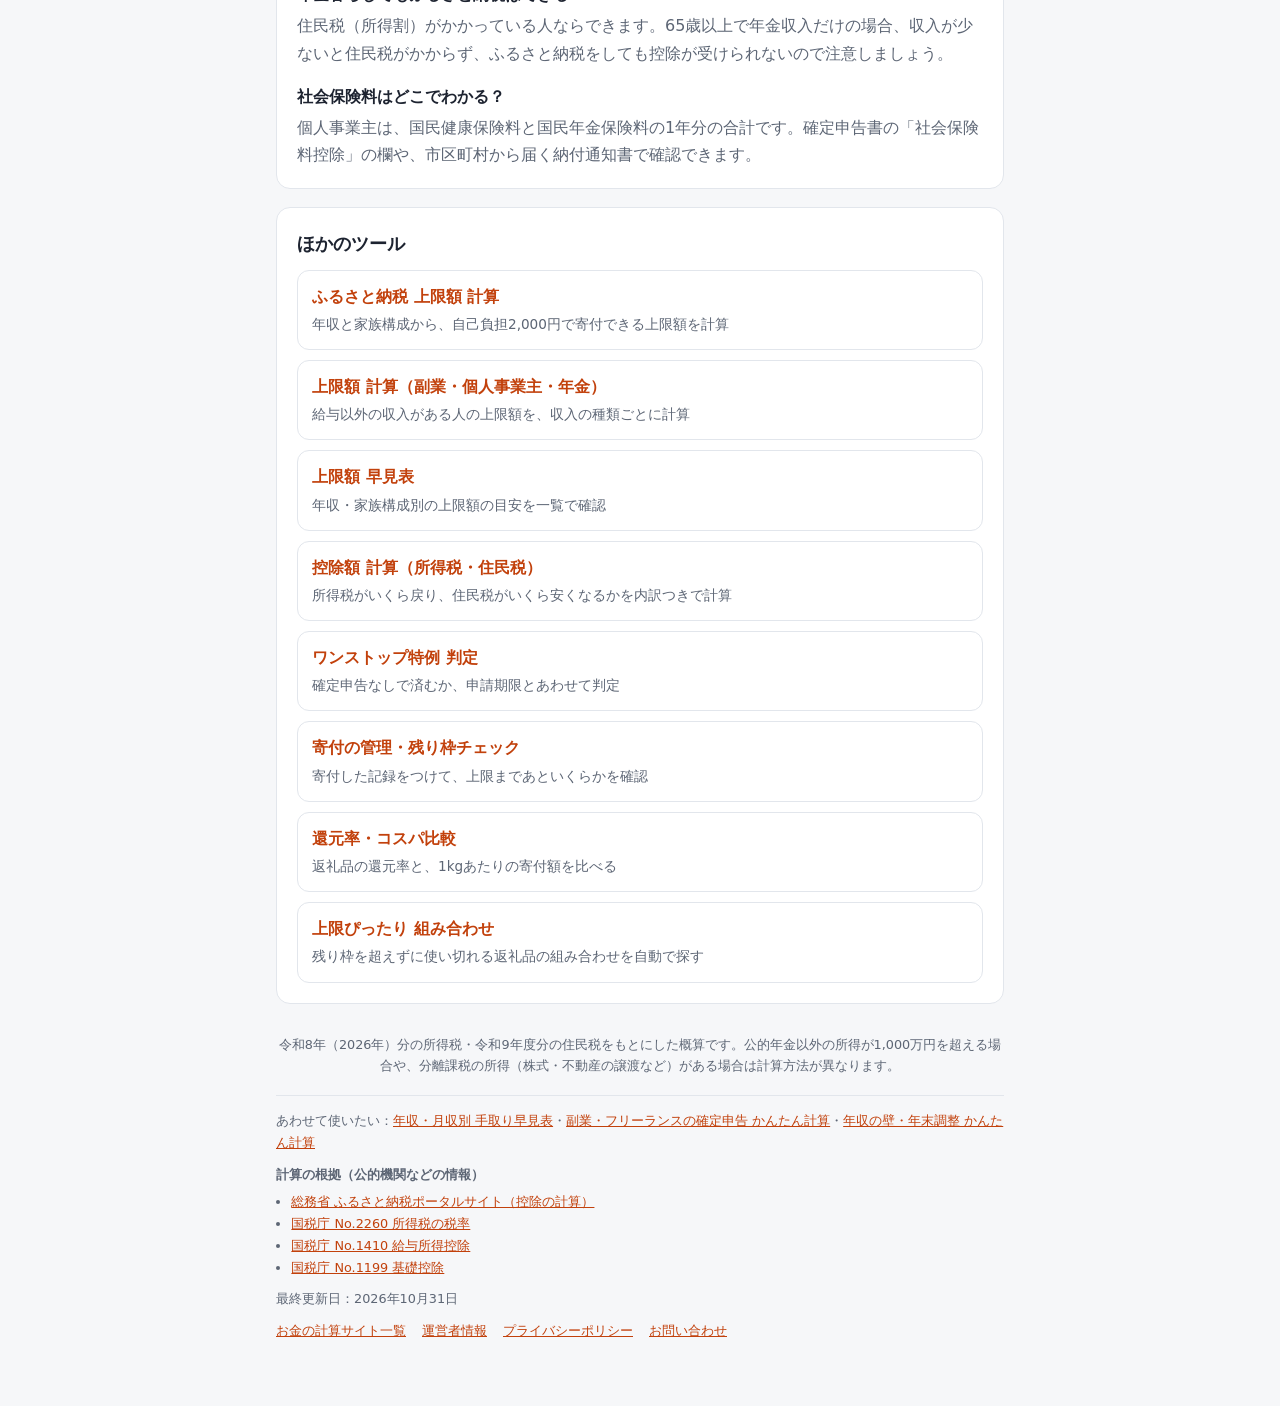
==== commit b8c58194: "ふるさと納税の広告に楽天ふるさと納税を追加 Co-Authored-By: Claude Opus 5.5 <noreply@anthropic.com>" ====
--- a/fukugyo/index.html
+++ b/fukugyo/index.html
@@ -69,7 +69,7 @@
 
   <div class="card" id="result" hidden></div>
 
-  <!--sw-ad--><div class="ad on"><p style="margin:0 0 4px;font-size:.75rem;color:var(--muted);font-weight:700">PR（広告）</p><p style="margin:0 0 6px;font-weight:700">ふるさと納税の寄付先をさがす</p><ul style="margin:0;padding-left:1.2em"><li style="margin:4px 0"><a href="https://px.a8.net/svt/ejp?a8mat=4BEK9C+CAYIUQ+54OC+5YJRM&id1=furusato&id2=fukugyo" rel="nofollow sponsored">au PAY ふるさと納税</a><img border="0" width="1" height="1" src="https://www10.a8.net/0.gif?a8mat=4BEK9C+CAYIUQ+54OC+5YJRM" alt=""><br><small style="color:var(--muted)">手持ちのPontaポイントを寄付に使えます（1ポイント＝1円）。寄付額に応じたポイントの付与は、2025年9月30日の申し込み分で終了しています（公式サイトのお知らせより）</small></li></ul><p style="margin:8px 0 0;font-size:.78rem;color:var(--muted)">上限額を超えた寄付は自己負担になります。寄付の前に、このサイトで上限額を確認しておきましょう。</p></div><!--/sw-ad-->
+  <!--sw-ad--><div class="ad on"><p style="margin:0 0 4px;font-size:.75rem;color:var(--muted);font-weight:700">PR（広告）</p><p style="margin:0 0 6px;font-weight:700">ふるさと納税の寄付先をさがす</p><ul style="margin:0;padding-left:1.2em"><li style="margin:4px 0"><a href="https://rpx.a8.net/svt/ejp?a8mat=4BEK9C+C2MGDU+2HOM+BW8O1&rakuten=y&a8ejpredirect=http%3A%2F%2Fhb.afl.rakuten.co.jp%2Fhgc%2F0ea62065.34400275.0ea62066.204f04c0%2Fa26101972169_4BEK9C_C2MGDU_2HOM_BW8O1%3Fpc%3Dhttps%253A%252F%252Fevent.rakuten.co.jp%252Ffurusato%252F%26m%3Dhttps%253A%252F%252Fevent.rakuten.co.jp%252Ffurusato%252F" rel="nofollow sponsored">楽天ふるさと納税</a><img border="0" width="1" height="1" src="https://www11.a8.net/0.gif?a8mat=4BEK9C+C2MGDU+2HOM+BW8O1" alt=""><br><small style="color:var(--muted)">楽天市場が運営するふるさと納税サイト。楽天会員のアカウントで寄付を申し込めます</small></li><li style="margin:4px 0"><a href="https://px.a8.net/svt/ejp?a8mat=4BEK9C+CAYIUQ+54OC+5YJRM&id1=furusato&id2=fukugyo" rel="nofollow sponsored">au PAY ふるさと納税</a><img border="0" width="1" height="1" src="https://www10.a8.net/0.gif?a8mat=4BEK9C+CAYIUQ+54OC+5YJRM" alt=""><br><small style="color:var(--muted)">手持ちのPontaポイントを寄付に使えます（1ポイント＝1円）。寄付額に応じたポイントの付与は、2025年9月30日の申し込み分で終了しています（公式サイトのお知らせより）</small></li></ul><p style="margin:8px 0 0;font-size:.78rem;color:var(--muted)">上限額を超えた寄付は自己負担になります。寄付の前に、このサイトで上限額を確認しておきましょう。</p></div><!--/sw-ad-->
 
   <div class="card faq">
     <h2>よくある質問</h2>
@@ -87,7 +87,7 @@
 
   <footer>令和8年（2026年）分の所得税・令和9年度分の住民税をもとにした概算です。公的年金以外の所得が1,000万円を超える場合や、分離課税の所得（株式・不動産の譲渡など）がある場合は計算方法が異なります。</footer>
 <!--sw-foot-->
-<div style="font-size:.8rem;color:var(--muted);margin-top:18px;border-top:1px solid var(--line);padding-top:14px"><p style="margin:0 0 10px">あわせて使いたい：<a href="/nenshu/">年収・月収別 手取り早見表</a>・<a href="/kakutei/">副業・フリーランスの確定申告 かんたん計算</a>・<a href="/nenmatsu/">年収の壁・年末調整 かんたん計算</a></p><p style="margin:0 0 6px;font-weight:600">計算の根拠（公的機関などの情報）</p><ul style="margin:0 0 10px;padding-left:1.2em"><li><a href="https://www.soumu.go.jp/main_sosiki/jichi_zeisei/czaisei/czaisei_seido/furusato/mechanism/deduction.html" target="_blank" rel="noopener">総務省 ふるさと納税ポータルサイト（控除の計算）</a></li><li><a href="https://www.nta.go.jp/taxes/shiraberu/taxanswer/shotoku/2260.htm" target="_blank" rel="noopener">国税庁 No.2260 所得税の税率</a></li><li><a href="https://www.nta.go.jp/taxes/shiraberu/taxanswer/shotoku/1410.htm" target="_blank" rel="noopener">国税庁 No.1410 給与所得控除</a></li><li><a href="https://www.nta.go.jp/taxes/shiraberu/taxanswer/shotoku/1199.htm" target="_blank" rel="noopener">国税庁 No.1199 基礎控除</a></li></ul><p style="margin:0 0 10px">最終更新日：2026年10月24日</p><nav style="display:flex;flex-wrap:wrap;gap:6px 16px"><a href="/sites/">お金の計算サイト一覧</a><a href="/about/">運営者情報</a><a href="/privacy/">プライバシーポリシー</a><a href="/contact/">お問い合わせ</a></nav></div>
+<div style="font-size:.8rem;color:var(--muted);margin-top:18px;border-top:1px solid var(--line);padding-top:14px"><p style="margin:0 0 10px">あわせて使いたい：<a href="/nenshu/">年収・月収別 手取り早見表</a>・<a href="/kakutei/">副業・フリーランスの確定申告 かんたん計算</a>・<a href="/nenmatsu/">年収の壁・年末調整 かんたん計算</a></p><p style="margin:0 0 6px;font-weight:600">計算の根拠（公的機関などの情報）</p><ul style="margin:0 0 10px;padding-left:1.2em"><li><a href="https://www.soumu.go.jp/main_sosiki/jichi_zeisei/czaisei/czaisei_seido/furusato/mechanism/deduction.html" target="_blank" rel="noopener">総務省 ふるさと納税ポータルサイト（控除の計算）</a></li><li><a href="https://www.nta.go.jp/taxes/shiraberu/taxanswer/shotoku/2260.htm" target="_blank" rel="noopener">国税庁 No.2260 所得税の税率</a></li><li><a href="https://www.nta.go.jp/taxes/shiraberu/taxanswer/shotoku/1410.htm" target="_blank" rel="noopener">国税庁 No.1410 給与所得控除</a></li><li><a href="https://www.nta.go.jp/taxes/shiraberu/taxanswer/shotoku/1199.htm" target="_blank" rel="noopener">国税庁 No.1199 基礎控除</a></li></ul><p style="margin:0 0 10px">最終更新日：2026年10月31日</p><nav style="display:flex;flex-wrap:wrap;gap:6px 16px"><a href="/sites/">お金の計算サイト一覧</a><a href="/about/">運営者情報</a><a href="/privacy/">プライバシーポリシー</a><a href="/contact/">お問い合わせ</a></nav></div>
 <!--/sw-foot-->
 </div>
 
